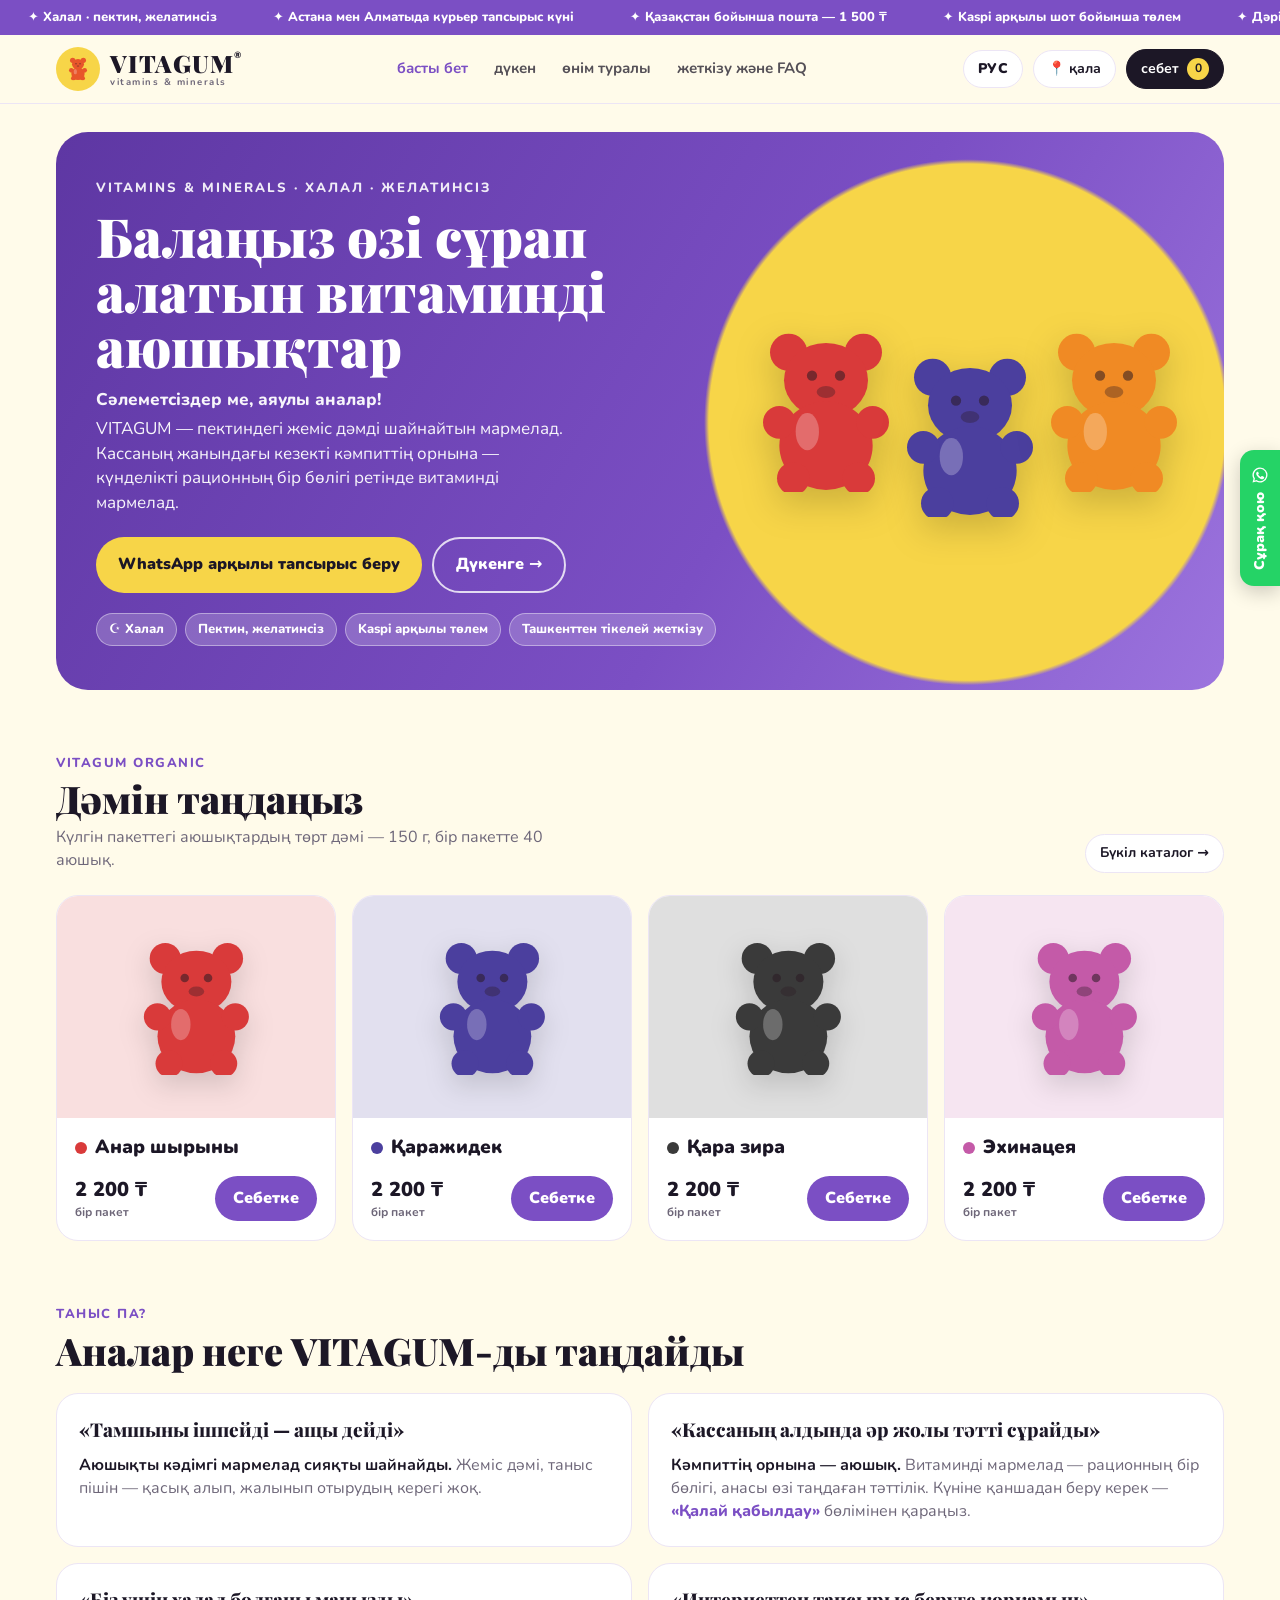
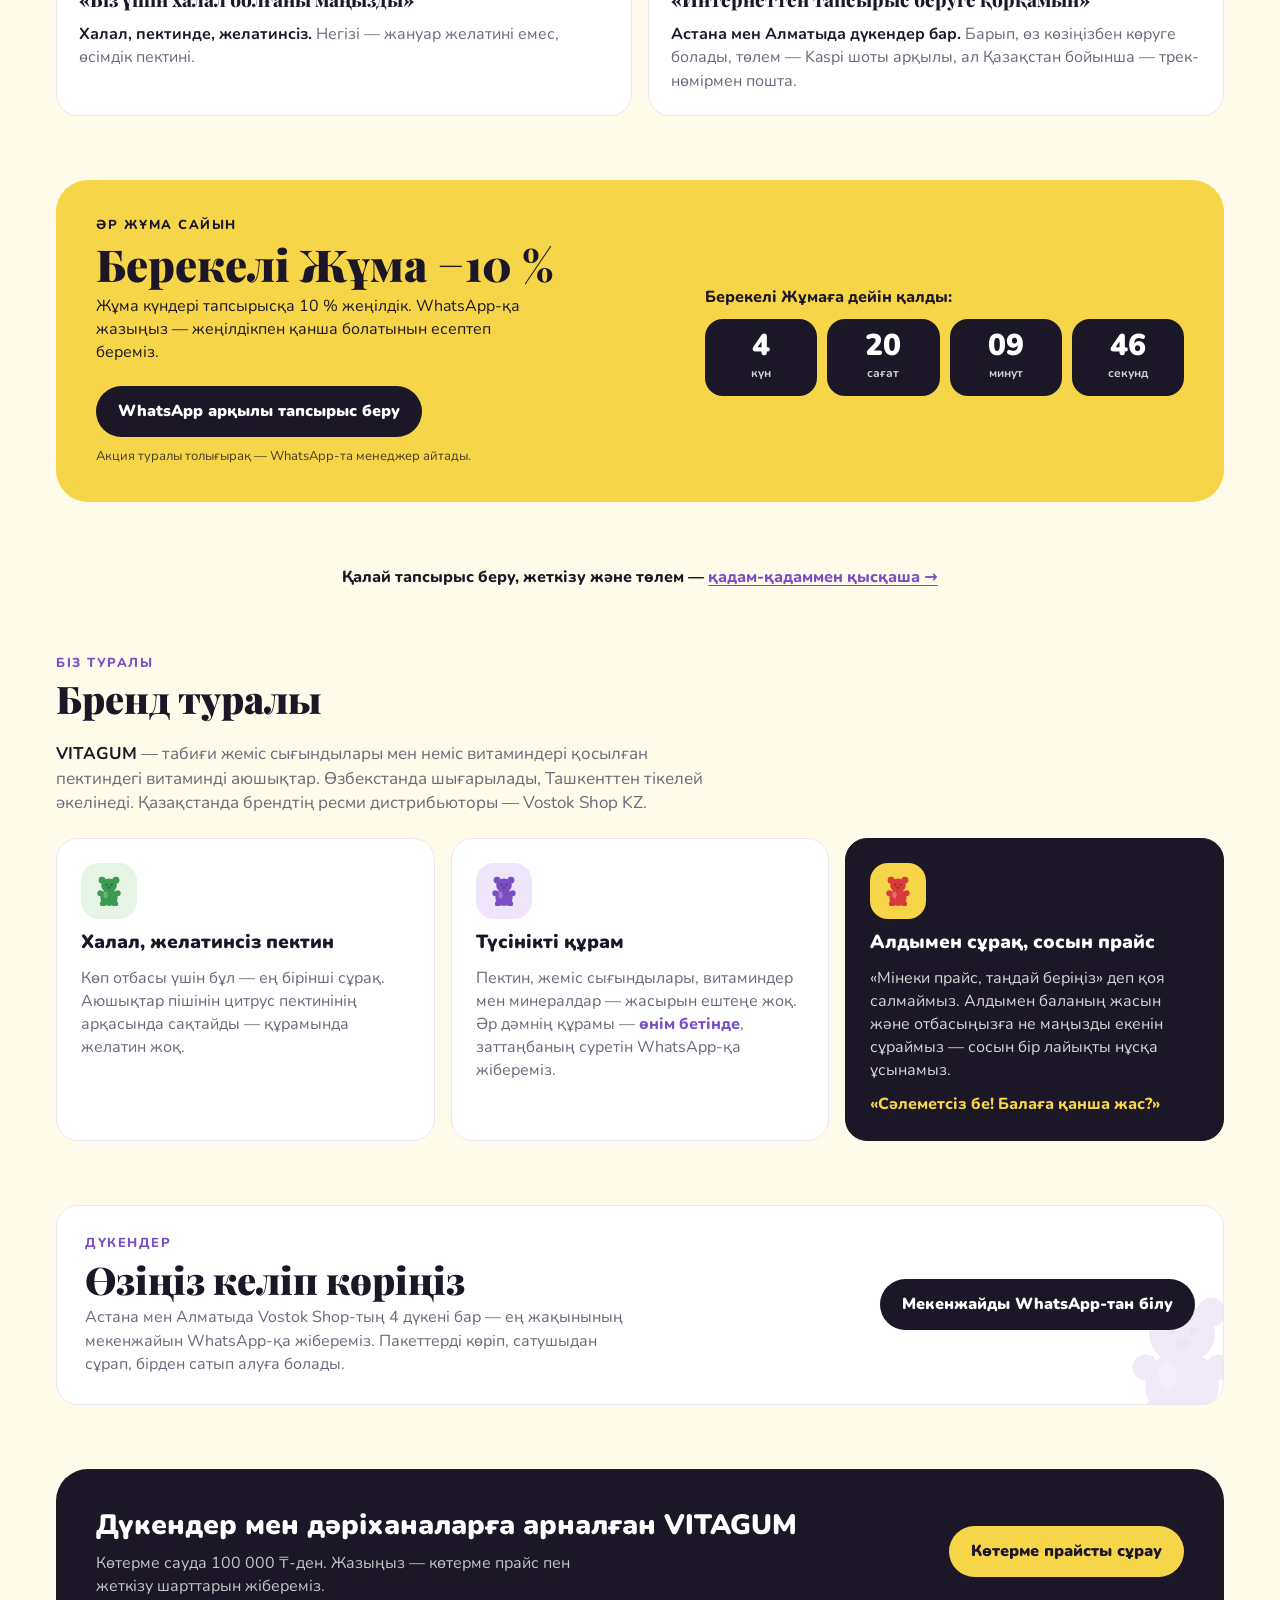
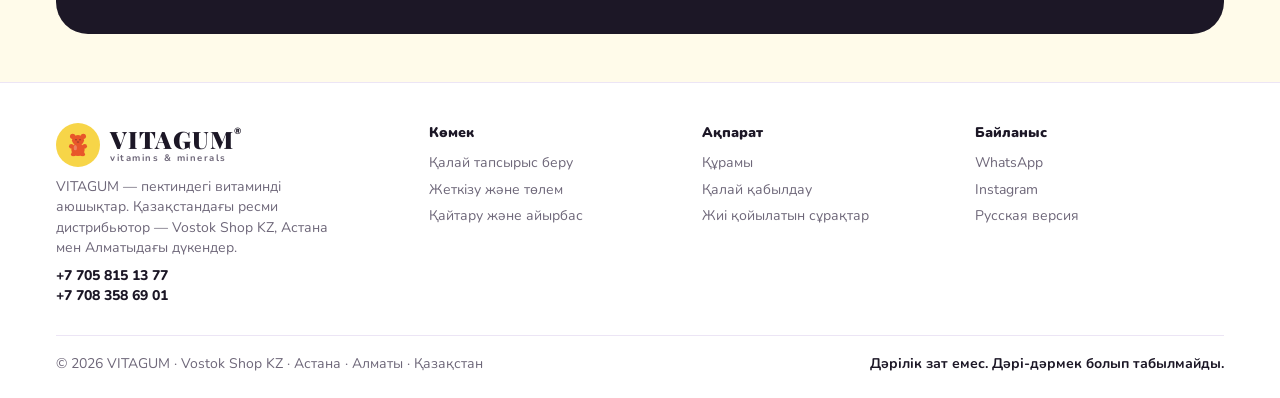
==== index.html @ e96830af "Publish VITAGUM site Co-Authored-By: Claude Opus 5.5 <noreply@anthropic.com>" ====
<!doctype html>
<html lang="ru">
<head>
<meta charset="utf-8">
<meta name="viewport" content="width=device-width, initial-scale=1">
<title>VITAGUM — витаминные мишки, халяль, без желатина</title>
<meta name="description" content="VITAGUM — витаминный халяль-мармелад на пектине, без желатина. Магазины в Астане и Алматы, доставка по всему Казахстану, оплата Kaspi, заказ в WhatsApp.">
<link rel="preconnect" href="https://fonts.googleapis.com">
<link href="https://fonts.googleapis.com/css2?family=Nunito:wght@400;600;800;900&family=Playfair+Display:wght@800;900&display=swap" rel="stylesheet">
<link rel="stylesheet" href="assets/styles.css">
<script>if('IntersectionObserver' in window&&!matchMedia('(prefers-reduced-motion: reduce)').matches)document.documentElement.classList.add('js')</script>
<style>
  .home{--sec-gap:64px;--soft:#fff;--chk:var(--green)}
  .sec{margin:var(--sec-gap) 0}
  .sec-h{display:flex;justify-content:space-between;align-items:flex-end;gap:12px;flex-wrap:wrap;margin-bottom:22px}
  .sec-h h2{font-size:clamp(26px,4vw,38px);font-weight:900;line-height:1.1}
  .sec-h p{color:var(--muted);max-width:520px;margin-top:6px}
  .kk{display:block;font-weight:800;font-size:13px;letter-spacing:1.5px;text-transform:uppercase;color:var(--brand);margin-bottom:6px}

  /* hero */
  .home .hero{background:radial-gradient(circle at 78% 52%,var(--accent) 0 27%,transparent 27.5%),linear-gradient(120deg,var(--brand-dark) 0%,var(--brand) 60%,#9c74de 100%)}
  .hero .kz{font-weight:800;opacity:.95;margin-bottom:4px}
  .cta{display:flex;flex-wrap:wrap;gap:10px;margin-top:22px}
  .btn{display:inline-flex;align-items:center;gap:8px;font-weight:900;padding:14px 22px;border-radius:99px;transition:transform .2s,background .2s}
  .btn:hover{transform:translateY(-2px)}
  .btn-y{background:var(--accent);color:var(--ink)}
  .btn-o{border:2px solid rgba(255,255,255,.8);color:#fff}
  .btn-o:hover{background:rgba(255,255,255,.12)}
  .btn-d{background:var(--ink);color:#fff}
  .home .hero-art{position:relative;min-height:240px;align-items:center}
  .home .hero-art svg{width:clamp(80px,11vw,140px)}
  .home .hero-art svg:nth-child(2){margin-top:50px}

  /* вкусы */
  .flv{display:grid;grid-template-columns:repeat(4,1fr);gap:16px}
  .fc{background:var(--card);border:1px solid var(--line);border-radius:var(--radius);overflow:hidden;display:flex;flex-direction:column}
  .fc .sw{aspect-ratio:1/.8;display:grid;place-items:center;background:color-mix(in srgb,var(--c) 16%,#fff)}
  .fc .sw svg{width:42%;filter:drop-shadow(0 10px 14px rgba(0,0,0,.15));transition:transform .3s}
  .fc:hover .sw svg{transform:rotate(-6deg) scale(1.05)}
  .fc .bd{padding:16px 18px 18px;display:flex;flex-direction:column;gap:4px;flex:1}
  .fc h3{font-size:19px;font-weight:900;display:flex;align-items:center;gap:8px}
  .fc h3 i{width:12px;height:12px;border-radius:50%;background:var(--c);flex:none}
  .fc .price{font-size:20px}
  .fc .row{gap:8px;flex-wrap:wrap}

  /* боль → решение */
  .why{display:grid;grid-template-columns:repeat(2,1fr);gap:16px}
  .pr{background:var(--card);border:1px solid var(--line);border-radius:var(--radius);padding:22px}
  .pr q{display:block;font-family:'Playfair Display',Georgia,serif;font-weight:800;font-size:19px;quotes:"«" "»";color:var(--ink)}
  .pr p{margin-top:10px;color:var(--muted)}
  .pr p b{color:var(--ink)}
  .pr .arr{display:inline-block;margin-top:12px;font-weight:900;color:var(--green)}

  /* промо */
  .promo{background:var(--accent);color:var(--ink);border-radius:32px;padding:36px 40px;display:grid;grid-template-columns:1.1fr .9fr;gap:24px;align-items:center;position:relative;overflow:hidden}
  .promo h2{font-size:clamp(28px,4.4vw,44px);font-weight:900;line-height:1.05}
  .promo p{margin-top:8px;max-width:460px}
  .promo .note{font-size:13px;margin-top:10px;opacity:.8}
  .timer{display:flex;gap:10px;flex-wrap:wrap}
  .timer div{background:var(--ink);color:#fff;border-radius:18px;min-width:72px;padding:12px 10px;text-align:center;flex:1}
  .timer b{display:block;font-size:30px;font-weight:900;font-variant-numeric:tabular-nums;line-height:1}
  .timer span{font-size:12px;font-weight:700;opacity:.8}
  .tlabel{font-weight:800;margin-bottom:10px}

  /* как заказать — одна строка */
  .order-line{margin:28px 0 0;text-align:center;font-weight:800}
  .order-line a{color:var(--brand);text-decoration:underline;text-underline-offset:3px}

  /* о бренде */
  .about{scroll-margin-top:96px}
  .about .lead{color:var(--muted);font-size:17px;max-width:680px}
  .about .lead b{color:var(--ink)}
  .vals{display:grid;grid-template-columns:repeat(3,1fr);gap:16px;margin-top:22px}
  .val{border-radius:var(--radius);padding:24px;display:flex;flex-direction:column;gap:10px;border:1px solid var(--line);background:var(--card)}
  .val .vi{width:56px;height:56px;border-radius:18px;display:grid;place-items:center}
  .val .vi svg{width:26px}
  .val h3{font-size:19px;font-weight:900}
  .val p{color:var(--muted)}
  .val.dark{background:var(--ink);color:#fff;border-color:var(--ink)}
  .val.dark p{color:rgba(255,255,255,.82)}
  .val.dark q{display:block;font-weight:800;color:var(--accent);quotes:"«" "»"}

  /* магазины */
  .store{background:var(--card);border:1px solid var(--line);border-radius:var(--radius);padding:28px;display:flex;gap:18px;align-items:center;justify-content:space-between;flex-wrap:wrap;position:relative;overflow:hidden}
  .store h2{font-size:clamp(26px,4vw,38px);font-weight:900;line-height:1.1}
  .store p{color:var(--muted);margin-top:6px;max-width:560px}
  .store .btn{position:relative;z-index:1}
  .store .ghost{position:absolute;right:-14px;bottom:-18px;width:110px;opacity:.12}

  /* мягкие появления — только если движение разрешено */
  @media (prefers-reduced-motion:no-preference){
    .js .rv{opacity:0;transform:translateY(18px);transition:opacity .6s ease,transform .6s ease}
    .js .rv.in{opacity:1;transform:none}
  }

  @media (max-width:900px){
    .flv{grid-template-columns:repeat(2,1fr)}
    .vals{grid-template-columns:1fr}
    .promo{grid-template-columns:1fr;padding:30px 24px}
    .home .hero-art{min-height:170px}
    .home .hero{background:radial-gradient(circle at 50% 84%,var(--accent) 0 21%,transparent 21.5%),linear-gradient(120deg,var(--brand-dark) 0%,var(--brand) 60%,#9c74de 100%)}
  }
  @media (max-width:640px){
    .home{--sec-gap:48px}
    .why{grid-template-columns:1fr}
    .store{padding:22px}
    .store .btn{flex:1 1 auto;justify-content:center}
    .home .hero{padding:28px 20px;border-radius:26px}
    .cta .btn{flex:1 1 auto;justify-content:center}
  }
  @media (max-width:420px){
    .flv{gap:10px}
    .fc .bd{padding:12px}
    .fc h3{font-size:16px}
    .fc .add{width:100%;padding:10px 12px}
    .timer div{min-width:0;padding:10px 6px}
    .timer b{font-size:24px}
  }
</style>
</head>
<body>
<div id="vg-header" data-active="home"></div>

<main class="wrap home">
  <!-- 1. Hero -->
  <section class="hero" aria-labelledby="heroT">
    <div>
      <small>vitamins &amp; minerals · халяль · без желатина</small>
      <h1 id="heroT">Витаминные мишки, которые ребёнок попросит сам</h1>
      <p class="kz">Сәлеметсіз бе, мамочки!</p>
      <p>VITAGUM — жевательный мармелад на пектине с фруктовым вкусом. Витаминный мармелад как часть рациона — вместо очередной конфеты у кассы.</p>
      <div class="cta">
        <a class="btn btn-y wa-dyn" href="#" target="_blank" rel="noopener" data-text="Сәлеметсіз бе! Хочу заказать VITAGUM.">Заказать в WhatsApp</a>
        <a class="btn btn-o" href="shop.html">В магазин →</a>
      </div>
      <div class="badges">
        <span>☪ Халяль</span><span>Пектин, без желатина</span><span>Оплата Kaspi</span><span>Прямая поставка из Ташкента</span>
      </div>
    </div>
    <div class="hero-art" aria-hidden="true">
      <svg viewBox="0 0 60 70"><use href="#bear" fill="#d93a3a"/></svg>
      <svg viewBox="0 0 60 70"><use href="#bear" fill="#4b3f9e"/></svg>
      <svg viewBox="0 0 60 70"><use href="#bear" fill="#f08a24"/></svg>
    </div>
  </section>

  <!-- 2. Вкусы -->
  <section class="sec rv" aria-labelledby="flT">
    <div class="sec-h">
      <div><span class="kk">VITAGUM Organic</span><h2 id="flT" class="serif">Выберите вкус</h2>
        <p>Четыре вкуса мишек в фиолетовых пачках — <span id="orgPack">150 г, 40 мишек в пачке</span>.</p></div>
      <a class="pill" href="shop.html">Весь каталог →</a>
    </div>
    <div class="flv" id="flv"></div>
  </section>

  <!-- 3. Почему мамы -->
  <section class="sec rv" aria-labelledby="whyT">
    <div class="sec-h"><div><span class="kk">Знакомо?</span><h2 id="whyT" class="serif">Почему мамы выбирают VITAGUM</h2></div></div>
    <div class="why">
      <article class="pr"><q>Капли не пьёт — говорит, горько</q>
        <p><b>Мишки жуют как обычный мармелад.</b> Фруктовый вкус, привычная форма — не нужно уговаривать ложкой.</p></article>
      <article class="pr"><q>У кассы каждый раз просит сладкое</q>
        <p><b>Мишка вместо конфеты.</b> Витаминный мармелад как часть рациона — сладкое, которое мама выбирает сама. Сколько в день — смотрите в разделе <a href="product.html#how" style="color:var(--brand);font-weight:800">«Как принимать»</a>.</p></article>
      <article class="pr"><q>Для нас важно, чтобы было халяль</q>
        <p><b>Халяль, на пектине, без желатина.</b> Основа — растительный пектин, а не желатин животного происхождения.</p></article>
      <article class="pr"><q>Боюсь заказывать в интернете</q>
        <p><b>Магазины в Астане и Алматы.</b> Можно прийти и посмотреть вживую, оплата Kaspi по счёту, а по Казахстану — почта с трек-номером.</p></article>
    </div>
  </section>

  <!-- 4. Промо -->
  <section class="sec promo rv" aria-labelledby="prT">
    <div>
      <span class="kk" style="color:var(--ink)">Каждую пятницу</span>
      <h2 id="prT" class="serif">Берекелі Жұма −10 %</h2>
      <p>По пятницам — скидка 10 % на заказ. Напишите в WhatsApp, и мы посчитаем сумму со скидкой.</p>
      <div class="cta"><a class="btn btn-d wa-dyn" href="#" target="_blank" rel="noopener" data-text="Сәлеметсіз бе! Хочу заказать VITAGUM со скидкой «Берекелі Жұма» −10 %.">Заказать в WhatsApp</a></div>
      <p class="note">Подробности акции — у менеджера в WhatsApp.</p>
    </div>
    <div>
      <div class="tlabel" id="tLabel">До Берекелі Жұма осталось:</div>
      <div class="timer" role="timer" aria-labelledby="tLabel">
        <div><b id="tD">0</b><span id="tDw">дней</span></div>
        <div><b id="tH">00</b><span>часов</span></div>
        <div><b id="tM">00</b><span>минут</span></div>
        <div><b id="tS">00</b><span>секунд</span></div>
      </div>
    </div>
  </section>

  <p class="order-line rv">Как заказать, доставка и оплата — <a href="info.html#order">коротко по шагам →</a></p>

  <!-- 5. О бренде -->
  <section class="sec about rv" id="about" aria-labelledby="abT">
    <div class="sec-h"><div><span class="kk">Біз туралы</span><h2 id="abT" class="serif">О бренде</h2></div></div>
    <p class="lead"><b>VITAGUM</b> — витаминные мишки на пектине с натуральными экстрактами фруктов и немецкими витаминами. Производство — в Узбекистане, поставка напрямую из Ташкента. В Казахстане бренд представляет официальный дистрибьютор Vostok Shop KZ.</p>
    <div class="vals">
      <div class="val">
        <span class="vi" style="background:#e6f4e6" data-bear="#3a9a4f" aria-hidden="true"></span>
        <h3>Халяль, пектин без желатина</h3>
        <p>Для многих семей это первый вопрос. Мишки держат форму на цитрусовом пектине — желатина в составе нет.</p>
      </div>
      <div class="val">
        <span class="vi" style="background:#efe6fb" data-bear="#7b4fc4" aria-hidden="true"></span>
        <h3>Понятный состав</h3>
        <p>Пектин, экстракты фруктов, витамины и минералы — без загадок. Состав каждого вкуса — <a href="product.html#composition" style="color:var(--brand);font-weight:800">на странице товара</a>, фото этикетки пришлём в WhatsApp.</p>
      </div>
      <div class="val dark">
        <span class="vi" style="background:var(--accent)" data-bear="#d93a3a" aria-hidden="true"></span>
        <h3>Сначала вопрос, потом прайс</h3>
        <p>Не отправляем «вот прайс, выбирайте». Сначала спросим возраст ребёнка и что важно семье — и подскажем один подходящий вариант.</p>
        <q>Сәлеметсіз бе! Балаға қанша жас?</q>
      </div>
    </div>
  </section>

  <!-- 6. Магазины -->
  <section class="sec store rv" aria-labelledby="stT">
    <div><span class="kk">Офлайн</span><h2 id="stT" class="serif">Приходите вживую</h2>
      <p>4 магазина Vostok Shop в Астане и Алматы — адрес ближайшего пришлём в WhatsApp. Можно посмотреть пачки, спросить продавца и купить сразу.</p></div>
    <a class="btn btn-d wa-dyn" href="#" target="_blank" rel="noopener" data-text="Сәлеметсіз бе! Подскажите адрес ближайшего магазина с VITAGUM.">Узнать адрес в WhatsApp</a>
    <svg class="ghost" viewBox="0 0 60 70" aria-hidden="true"><use href="#bear" fill="#7b4fc4"/></svg>
  </section>

  <!-- 7. Опт -->
  <section class="b2b rv" aria-labelledby="b2bT">
    <div><h3 id="b2bT">VITAGUM для магазинов и аптек</h3><p>Опт от 100 000 ₸. Напишите — пришлём оптовый прайс и условия поставки.</p></div>
    <a href="#" class="wa-dyn" target="_blank" rel="noopener" data-text="Сәлеметсіз бе! Интересует опт VITAGUM, пришлите прайс.">Запросить оптовый прайс</a>
  </section>
</main>

<div id="vg-footer"></div>
<script src="assets/data.js"></script>
<script src="assets/app.js"></script>
<script>
(function(){
  const $ = s=>document.querySelector(s);
  const org = VG.prodOf('org');

  // 2. карточки вкусов
  if(org.weight) $('#orgPack').textContent = `${org.weight}${org.pcs?`, ${org.pcs} мишек в пачке`:''}`;
  $('#flv').innerHTML = org.flavors.map(([,c],i)=>{ const n=VG.flavName(org,i); return `
    <article class="fc" style="--c:${c}">
      <a class="sw" href="product.html?id=org&amp;f=${i}" aria-label="${org.name} — ${n}">${VG.bear(c)}</a>
      <div class="bd">
        <h3><i aria-hidden="true"></i>${n}</h3>
        <div class="row">
          <div class="price">${org.price!=null?VG.fmt(org.price):VG.t('priceAsk')}<small>${VG.tp(org,'priceNote')||''}</small></div>
          <button class="add" data-fi="${i}" aria-label="В корзину: ${n}">В корзину</button>
        </div>
      </div>
    </article>`}).join('');
  document.querySelectorAll('[data-bear]').forEach(el=>{ el.innerHTML = VG.bear(el.dataset.bear); });
  $('#flv').addEventListener('click',e=>{
    const b=e.target.closest('[data-fi]'); if(!b) return;
    VG.add('org', +b.dataset.fi);
    b.textContent='✓ Добавлено'; setTimeout(()=>b.textContent='В корзину',900);
  });

  // 4. таймер до ближайшей пятницы 00:00 по Asia/Almaty (UTC+5)
  const OFF=5*3600e3, DAY=864e5;
  function tick(){
    const now=Date.now(), loc=new Date(now+OFF);            // «местное» время Алматы в UTC-полях
    const dow=loc.getUTCDay(), midnight=Date.UTC(loc.getUTCFullYear(),loc.getUTCMonth(),loc.getUTCDate());
    const isFri=dow===5;
    const target=(isFri? midnight+DAY : midnight+((5-dow+7)%7)*DAY) - OFF; // пятница: считаем до конца дня
    let s=Math.max(0,Math.floor((target-now)/1000));
    $('#tLabel').textContent = isFri ? 'Сегодня Берекелі Жұма! До конца акции:' : 'До Берекелі Жұма осталось:';
    const p=n=>String(n).padStart(2,'0');
    const d=Math.floor(s/86400); s%=86400;
    $('#tD').textContent=d; $('#tDw').textContent=d%10===1&&d%100!==11?'день':[2,3,4].includes(d%10)&&![12,13,14].includes(d%100)?'дня':'дней';
    $('#tH').textContent=p(Math.floor(s/3600)); s%=3600;
    $('#tM').textContent=p(Math.floor(s/60));
    $('#tS').textContent=p(s%60);
  }
  tick(); setInterval(tick,1000);

  // мягкие появления при скролле
  if(document.documentElement.classList.contains('js')){
    const io=new IntersectionObserver(es=>es.forEach(en=>{if(en.isIntersecting){en.target.classList.add('in');io.unobserve(en.target)}}),{threshold:.12,rootMargin:'0px 0px -40px 0px'});
    document.querySelectorAll('.rv').forEach(el=>io.observe(el));
  }
})();
</script>
<!-- TODO:
- Условия «Берекелі Жұма» (на какие товары, суммируется ли с другими скидками) — уточнить у заказчика.
- Адреса и часы работы 4 магазинов Vostok Shop (Астана, Алматы) — после подтверждения можно вывести на главной.
- Реальные отзывы (хайлайт «ОТЗЫВ VITAGUM» в Instagram) — вернуть блок отзывов, когда будут разрешения на публикацию.
- Цена 2 200 ₸ за Organic — со слов блогера, сверить.
- Возраст: бриф «от 2 лет» vs liki.uz «старше 7 лет» — сверить с этикеткой для РК.
- Документ о халяль-статусе (номер, орган) — уточнить.
-->
</body>
</html>
---- assets/styles.css ----
/* ===== Бренд: поменяйте цвета здесь под фирменный стиль VitaGum ===== */
:root{
  /* по Instagram @vitagum.kz: жёлтый круг логотипа, фиолетовые пачки Organic, чёрный шрифт с засечками */
  --brand:#7b4fc4;      /* фиолетовый (упаковка Organic) */
  --brand-dark:#5e37a3;
  --accent:#f7d548;     /* жёлтый (фон логотипа) */
  --green:#3a9a4f;      /* халяль / органик */
  --cream:#fffbea;
  --ink:#1c1726;
  --muted:#6e6779;
  --line:#ece5f5;
  --card:#ffffff;
  --radius:22px;
}
*{box-sizing:border-box;margin:0;padding:0}
body{font-family:'Nunito',system-ui,sans-serif;background:var(--cream);color:var(--ink);line-height:1.45}
a{color:inherit;text-decoration:none}
button{font:inherit;cursor:pointer;border:0;background:none;color:inherit}
.wrap{max-width:1200px;margin:0 auto;padding:0 16px}

/* бегущая строка */
.marquee{background:var(--brand);color:#fff;font-weight:800;font-size:13px;overflow:hidden;white-space:nowrap}
.marquee div{display:inline-block;padding:8px 0;animation:mq 30s linear infinite}
.marquee span{margin:0 28px}
@keyframes mq{from{transform:translateX(0)}to{transform:translateX(-50%)}}

/* шапка */
header{position:sticky;top:0;z-index:20;background:color-mix(in srgb,var(--cream) 92%,transparent);backdrop-filter:blur(10px);border-bottom:1px solid var(--line)}
.hdr{display:flex;align-items:center;justify-content:space-between;height:68px;gap:16px}
.logo{display:flex;align-items:center;gap:10px}
.logo .mark{width:44px;height:44px;border-radius:50%;background:var(--accent);display:grid;place-items:center;flex:none}
.logo .mark svg{width:20px}
.logo .wm{display:flex;flex-direction:column;line-height:1}
.logo .wm b{font-family:'Playfair Display',Georgia,serif;font-weight:900;font-size:24px;letter-spacing:1px;color:var(--ink)}
.logo .wm b sup{font-size:9px;font-family:Nunito,sans-serif;vertical-align:top}
.logo .wm small{font-size:9.5px;letter-spacing:1.5px;color:var(--muted);font-weight:700;margin-top:2px}
.serif{font-family:'Playfair Display',Georgia,serif}
.flav{display:flex;flex-wrap:wrap;gap:6px;margin:6px 0}
.flav button{font-size:12px;font-weight:800;border:1.5px solid var(--line);border-radius:99px;padding:5px 10px;display:flex;align-items:center;gap:5px}
.flav button i{width:10px;height:10px;border-radius:50%}
.flav button.on{border-color:var(--ink);background:var(--ink);color:#fff}
nav.main{display:flex;gap:26px;font-weight:700;font-size:15px}
nav.main a{opacity:.75} nav.main a.on,nav.main a:hover{opacity:1;color:var(--brand)}
.hdr-r{display:flex;align-items:center;gap:10px}
.pill{border:1.5px solid var(--line);border-radius:99px;padding:8px 14px;font-weight:700;font-size:14px;background:#fff}
.cart-btn{background:var(--ink);color:#fff;border-color:var(--ink);display:flex;gap:8px;align-items:center}
.cart-btn em{font-style:normal;background:var(--accent);color:var(--ink);border-radius:99px;min-width:22px;height:22px;display:grid;place-items:center;font-size:12px}
.burger{display:none}

/* hero */
.hero h1{font-family:'Playfair Display',Georgia,serif}
.hero{margin:28px 0 8px;border-radius:32px;background:radial-gradient(circle at 85% 50%,var(--accent) 0 30%,transparent 31%),linear-gradient(120deg,var(--brand-dark) 0%,var(--brand) 60%,#9c74de 100%);color:#fff;padding:44px 40px;display:grid;grid-template-columns:1.2fr .8fr;gap:20px;align-items:center;overflow:hidden;position:relative}
.hero small{font-weight:800;letter-spacing:2px;text-transform:uppercase;opacity:.9}
.hero h1{font-size:clamp(32px,5vw,54px);line-height:1.02;font-weight:900;margin:10px 0 14px}
.hero p{font-size:17px;max-width:480px;opacity:.95}
.badges{display:flex;flex-wrap:wrap;gap:8px;margin-top:20px}
.badges span{background:rgba(255,255,255,.2);border:1px solid rgba(255,255,255,.4);padding:6px 12px;border-radius:99px;font-weight:800;font-size:13px}
.hero-art{display:flex;justify-content:center;gap:4px}
.hero-art svg{width:110px;height:auto;filter:drop-shadow(0 12px 18px rgba(0,0,0,.18));animation:bob 3s ease-in-out infinite}
.hero-art svg:nth-child(2){animation-delay:.4s;margin-top:30px}
.hero-art svg:nth-child(3){animation-delay:.8s}
@keyframes bob{50%{transform:translateY(-10px) rotate(-3deg)}}

/* хлебные крошки + сортировка */
.bar{display:flex;justify-content:space-between;align-items:center;gap:12px;margin:30px 0 18px;flex-wrap:wrap}
.crumbs{color:var(--muted);font-weight:700;font-size:14px}
.crumbs a:hover{color:var(--brand)}
.bar h2{font-size:30px;font-weight:900;margin-top:4px}
.tools{display:flex;gap:10px;flex-wrap:wrap}
.chips{display:flex;gap:6px;flex-wrap:wrap}
.chip{border:1.5px solid var(--line);background:#fff;border-radius:99px;padding:8px 14px;font-weight:800;font-size:13px}
.chip.on{background:var(--ink);color:#fff;border-color:var(--ink)}
select{font:inherit;font-weight:700;border:1.5px solid var(--line);border-radius:99px;padding:8px 14px;background:#fff}

/* карточки */
.grid{display:grid;grid-template-columns:repeat(3,1fr);gap:20px}
.card{background:var(--card);border-radius:var(--radius);overflow:hidden;border:1px solid var(--line);display:flex;flex-direction:column;transition:transform .2s,box-shadow .2s}
.card:hover{transform:translateY(-4px);box-shadow:0 18px 40px -20px rgba(123,79,196,.4)}
.ph{aspect-ratio:1/.85;display:grid;place-items:center;position:relative}
.ph svg{width:46%}
.tag{position:absolute;top:14px;left:14px;background:#fff;color:var(--brand);font-weight:900;font-size:12px;padding:5px 10px;border-radius:99px}
.tag.g{color:var(--green)}
.body{padding:18px 20px 20px;display:flex;flex-direction:column;gap:6px;flex:1}
.body h3{font-size:20px;font-weight:900}
.desc{color:var(--muted);font-size:14px}
.dots{display:flex;gap:6px;margin:6px 0}
.dots i{width:16px;height:16px;border-radius:50%;border:2px solid #fff;box-shadow:0 0 0 1px var(--line)}
.row{display:flex;justify-content:space-between;align-items:center;margin-top:auto;padding-top:10px}
.price{font-size:22px;font-weight:900}
.price small{font-size:12px;color:var(--muted);font-weight:700;display:block}
.add{background:var(--brand);color:#fff;font-weight:900;padding:11px 18px;border-radius:99px;transition:background .2s}
.add:hover{background:var(--brand-dark)}
.add.ask{background:var(--green)}

/* преимущества */
.feats{display:grid;grid-template-columns:repeat(4,1fr);gap:14px;margin:48px 0}
.feat{background:#fff;border:1px solid var(--line);border-radius:var(--radius);padding:20px}
.feat b{display:block;font-size:17px;font-weight:900;margin:8px 0 4px}
.feat span{color:var(--muted);font-size:14px}
.feat .ic{font-size:26px}

/* опт */
.b2b{background:var(--ink);color:#fff;border-radius:32px;padding:36px 40px;display:flex;justify-content:space-between;align-items:center;gap:20px;flex-wrap:wrap;margin-bottom:48px}
.b2b h3{font-size:28px;font-weight:900}
.b2b p{opacity:.75;max-width:520px;margin-top:6px}
.b2b a{background:var(--accent);color:var(--ink);font-weight:900;padding:14px 22px;border-radius:99px}

/* футер */
footer{background:#fff;border-top:1px solid var(--line);padding:40px 0 24px;font-size:14px}
.fgrid{display:grid;grid-template-columns:1.4fr 1fr 1fr 1fr;gap:24px}
footer h4{font-weight:900;margin-bottom:10px}
footer li{list-style:none;margin:6px 0;color:var(--muted)}
footer li a:hover{color:var(--brand)}
.legal{margin-top:28px;padding-top:18px;border-top:1px solid var(--line);color:var(--muted);display:flex;justify-content:space-between;flex-wrap:wrap;gap:8px}
.legal b{color:var(--ink)}

/* модалка города и корзина */
.ov{position:fixed;inset:0;background:rgba(43,26,36,.45);z-index:40;display:none}
.ov.show{display:block}
.modal{position:fixed;left:50%;top:50%;transform:translate(-50%,-50%);background:#fff;border-radius:28px;padding:30px;width:min(420px,92vw);z-index:50;display:none;text-align:center}
.modal.show{display:block}
.modal h3{font-size:24px;font-weight:900;margin-bottom:6px}
.modal p{color:var(--muted);margin-bottom:18px}
.modal button{display:block;width:100%;margin:8px 0;padding:14px;border-radius:16px;border:1.5px solid var(--line);font-weight:800}
.modal button:hover{border-color:var(--brand);color:var(--brand)}
.drawer{position:fixed;top:0;right:0;height:100%;width:min(420px,100vw);background:#fff;z-index:50;transform:translateX(100%);transition:transform .3s;display:flex;flex-direction:column}
.drawer.show{transform:none}
.dh{display:flex;justify-content:space-between;align-items:center;padding:20px;border-bottom:1px solid var(--line)}
.dh h3{font-size:22px;font-weight:900}
.items{flex:1;overflow:auto;padding:10px 20px}
.it{display:flex;gap:12px;align-items:center;padding:12px 0;border-bottom:1px solid var(--line)}
.it .sw{width:52px;height:52px;border-radius:14px;display:grid;place-items:center;flex:none}
.it .sw svg{width:30px}
.it div{flex:1}
.it b{display:block}
.qty{display:flex;align-items:center;gap:8px;font-weight:800}
.qty button{width:28px;height:28px;border-radius:50%;border:1.5px solid var(--line)}
.empty{text-align:center;color:var(--muted);padding:60px 0}
.df{padding:20px;border-top:1px solid var(--line)}
.df .sum{display:flex;justify-content:space-between;font-weight:900;font-size:20px;margin-bottom:4px}
.df .note{color:var(--muted);font-size:13px;margin-bottom:14px}
.wa{display:block;text-align:center;background:#25d366;color:#fff;font-weight:900;padding:15px;border-radius:16px}
.wa[aria-disabled=true]{opacity:.4;pointer-events:none}

@media (max-width:900px){
  .grid{grid-template-columns:repeat(2,1fr)}
  .feats{grid-template-columns:repeat(2,1fr)}
  .fgrid{grid-template-columns:1fr 1fr}
  .hero{grid-template-columns:1fr;padding:32px 24px}
  .hero-art svg{width:80px}
  nav.main{display:none}
}
@media (max-width:560px){
  .grid{grid-template-columns:1fr}
  .city-btn{display:none}
  .b2b{padding:28px 22px}
}

/* мобильное меню */
@media (max-width:900px){
  .burger{display:block;padding:8px 12px}
  nav.main.open{display:flex;flex-direction:column;gap:0;position:absolute;top:68px;left:0;right:0;background:var(--cream);border-bottom:1px solid var(--line);padding:8px 16px 14px;z-index:30}
  nav.main.open a{padding:12px 0;border-bottom:1px solid var(--line);opacity:1}
}
@media (max-width:560px){ .logo .wm small{display:none} .logo .wm b{font-size:20px} }
:focus-visible{outline:3px solid var(--brand);outline-offset:2px;border-radius:8px}
@media (prefers-reduced-motion:reduce){*{animation:none!important;transition:none!important}}

.todo{display:inline-block;background:#fff3c4;color:#7a5b00;border:1px dashed #e0b400;border-radius:6px;padding:0 6px;font-size:.85em;font-weight:700}

/* ===== v2: доработки по ресёрчу CapRoyal ===== */
body{text-size-adjust:100%;-webkit-text-size-adjust:100%}
button,a{touch-action:manipulation}
body.locked{position:fixed;left:0;right:0;overflow:hidden}
header{transition:transform .25s} header.hide{transform:translateY(-100%)}
/* плавные окна */
.ov{display:block;opacity:0;visibility:hidden;transition:opacity .3s,visibility .3s}
.ov.show{opacity:1;visibility:visible}
.modal{display:block;opacity:0;visibility:hidden;transform:translate(-50%,-46%);transition:opacity .35s,transform .35s,visibility .35s}
.modal.show{opacity:1;visibility:visible;transform:translate(-50%,-50%)}
.modal button{min-height:50px}
.modal button small{display:block;font-weight:600;font-size:12px;color:var(--muted);margin-top:2px}
.modal button:first-of-type{background:var(--brand);color:#fff;border-color:var(--brand)}
.modal button:first-of-type small{color:rgba(255,255,255,.8)}
.drawer{transition:transform .4s cubic-bezier(.2,.7,.2,1);overscroll-behavior:contain}
.items{overscroll-behavior:contain}
.df{padding-bottom:calc(20px + env(safe-area-inset-bottom))}
.wa{display:flex!important;align-items:center;justify-content:center;gap:8px}
.trustline{font-size:12px;color:var(--muted);margin-top:10px;text-align:center}
.rm{width:32px;height:32px;border-radius:50%;color:var(--muted);font-size:20px}
.rm:hover{color:var(--brand);background:var(--line)}
.qty button{width:36px;height:36px}
/* тост */
.toast{position:fixed;left:50%;bottom:calc(24px + env(safe-area-inset-bottom));transform:translate(-50%,30px);background:var(--ink);color:#fff;padding:12px 18px;border-radius:99px;font-weight:800;opacity:0;visibility:hidden;transition:.3s;z-index:90;display:flex;gap:12px;align-items:center;max-width:calc(100vw - 32px);font-size:14px}
.toast.on{opacity:1;visibility:visible;transform:translate(-50%,0)}
.toast button{color:var(--accent);font-weight:900;white-space:nowrap}
.cart-btn em.bump{animation:bump .4s}
@keyframes bump{40%{transform:scale(1.35)}}
/* плавающая кнопка */
.ask-fab{position:fixed;right:16px;bottom:calc(16px + env(safe-area-inset-bottom));z-index:30;background:#25d366;color:#fff;font-weight:900;border-radius:99px;padding:12px 16px;display:flex;gap:8px;align-items:center;box-shadow:0 6px 20px rgba(0,0,0,.2);font-size:14px}
@media (min-width:901px){.ask-fab{top:50%;bottom:auto;right:0;border-radius:14px 0 0 14px;padding:16px 10px;flex-direction:column}.ask-fab span{writing-mode:vertical-rl;transform:rotate(180deg)}}
body.locked .ask-fab{display:none}
@media (max-width:900px){.toast{bottom:calc(84px + env(safe-area-inset-bottom))}}
/* город на мобильном виден */
@media (max-width:560px){
  .city-btn{display:flex!important;padding:8px 10px}
  .city-btn #cityName{max-width:64px;overflow:hidden;text-overflow:ellipsis;white-space:nowrap}
  .marquee{font-size:12px} .hdr{height:56px}
  nav.main.open{top:56px}
  .hdr-r{gap:6px} .cart-btn{padding:8px 10px}
}

.cart-ic{display:none}
@media (max-width:560px){
  .hdr{gap:8px}
  .cart-txt{display:none} .cart-ic{display:inline}
  .logo .mark{width:36px;height:36px} .logo .mark svg{width:16px}
  .logo .wm b{font-size:17px;letter-spacing:.5px}
  .burger{padding:6px 10px}
  .city-btn #cityName{max-width:52px}
  .hdr-r .pill{padding:7px 9px;font-size:13px}
}
@media (max-width:360px){ .logo .wm{display:none} }

/* переключатель языка */
.lang-btn{font-weight:900;letter-spacing:.5px}
@media (max-width:560px){ .lang-btn{padding:7px 8px!important;font-size:12px!important} .city-btn #cityName{max-width:44px} }
@media (max-width:400px){ .logo .wm{display:none} }
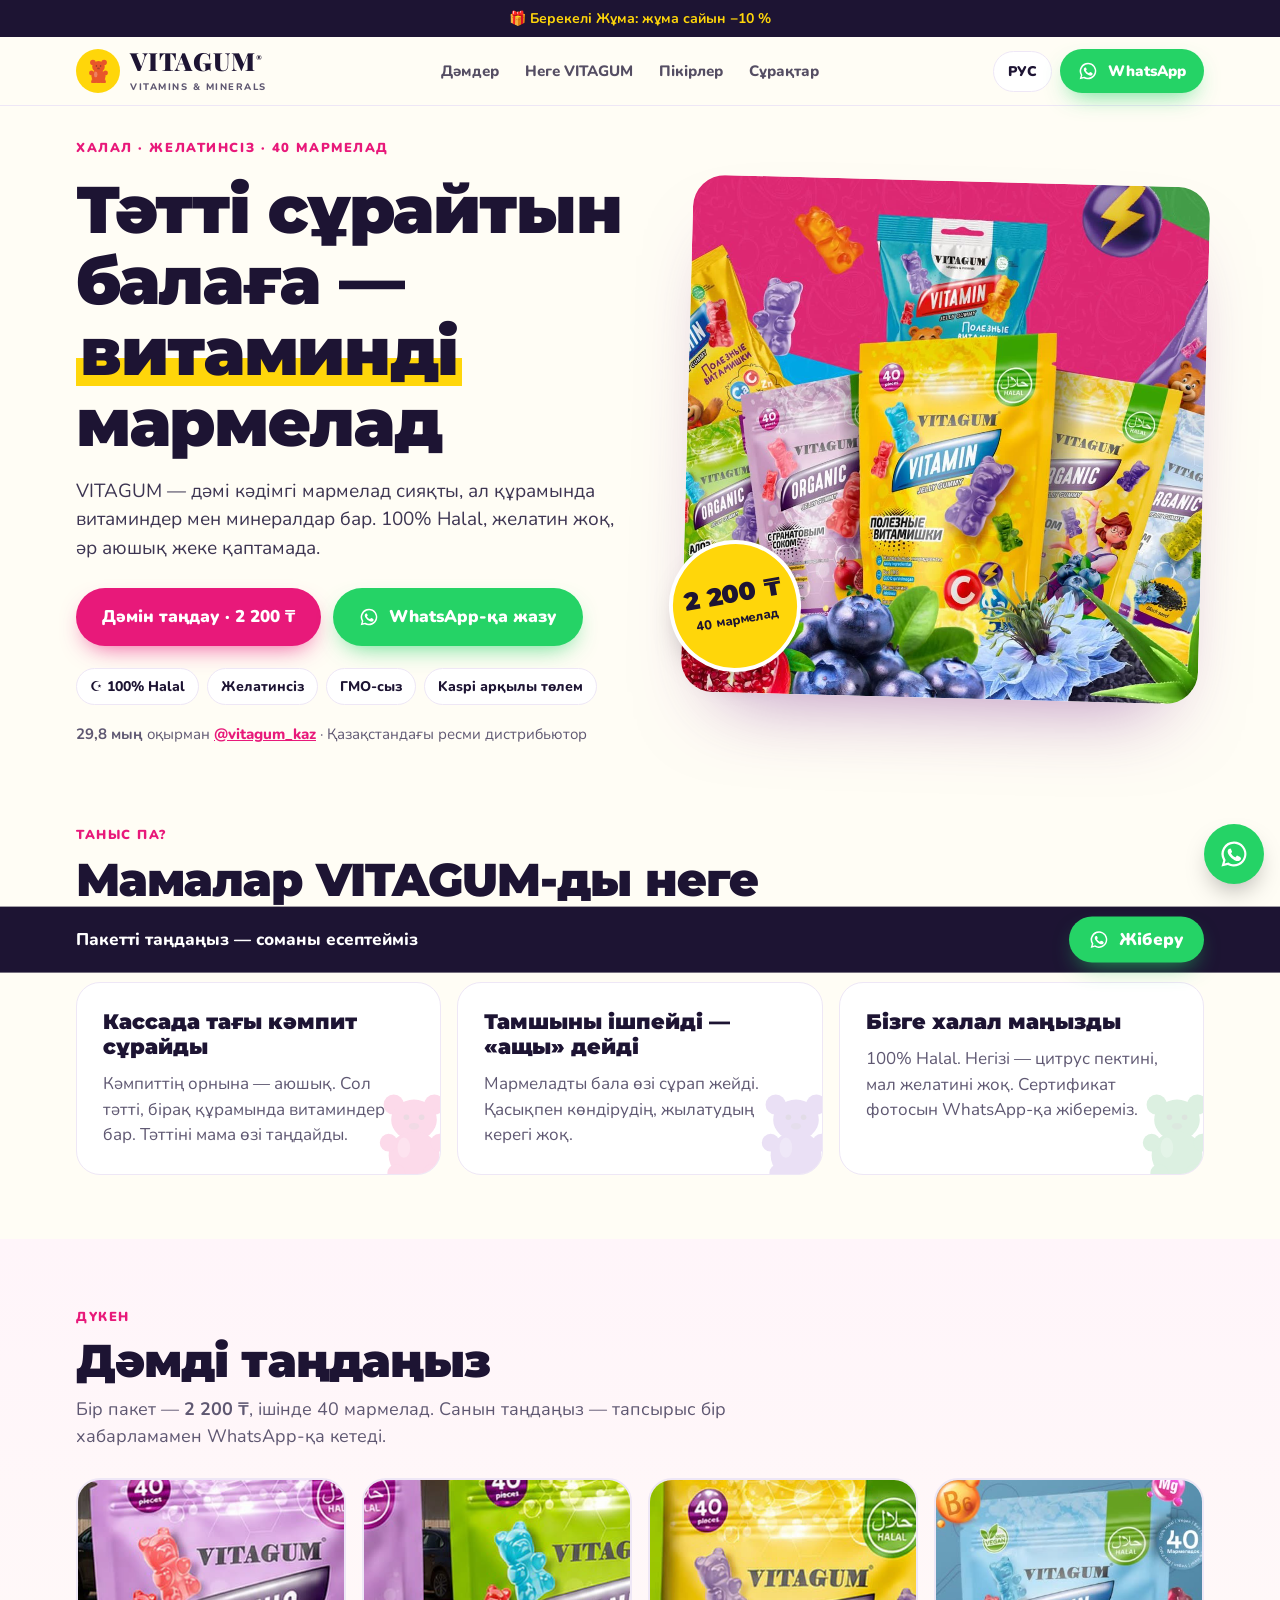
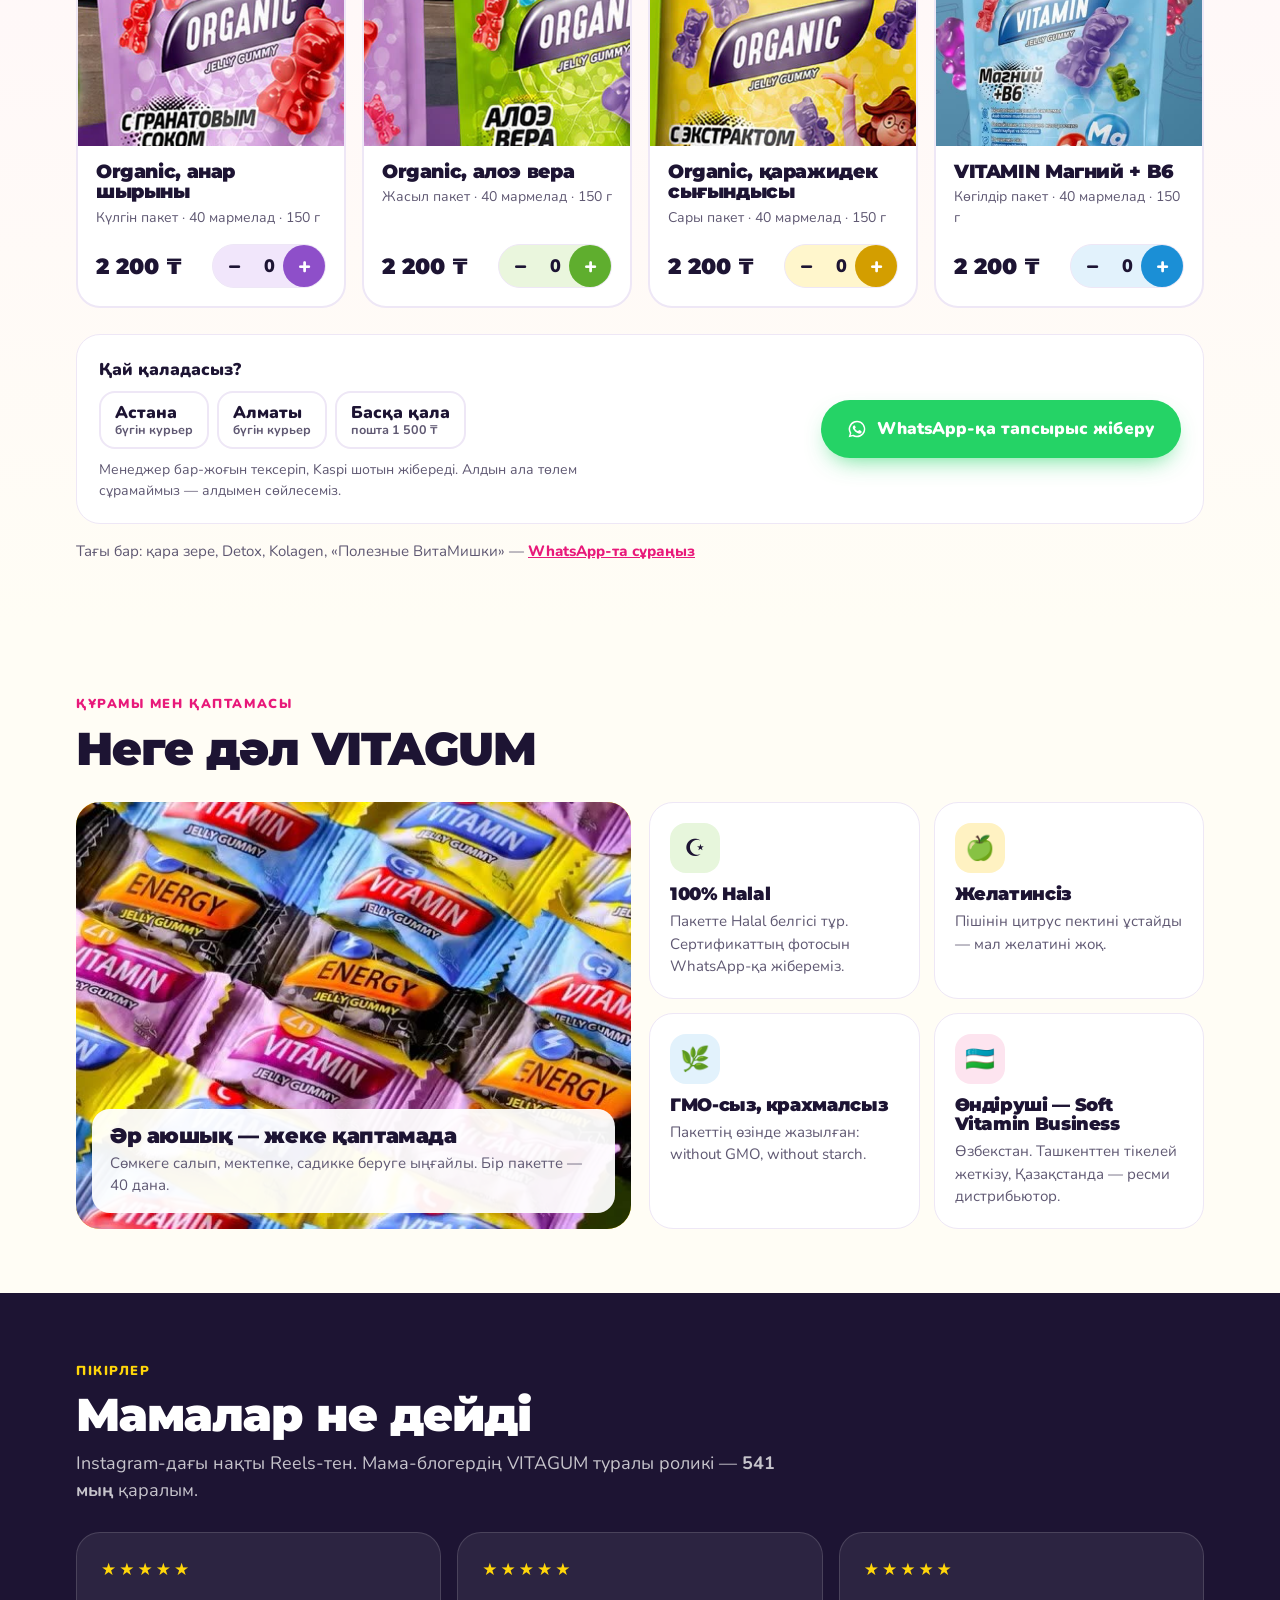
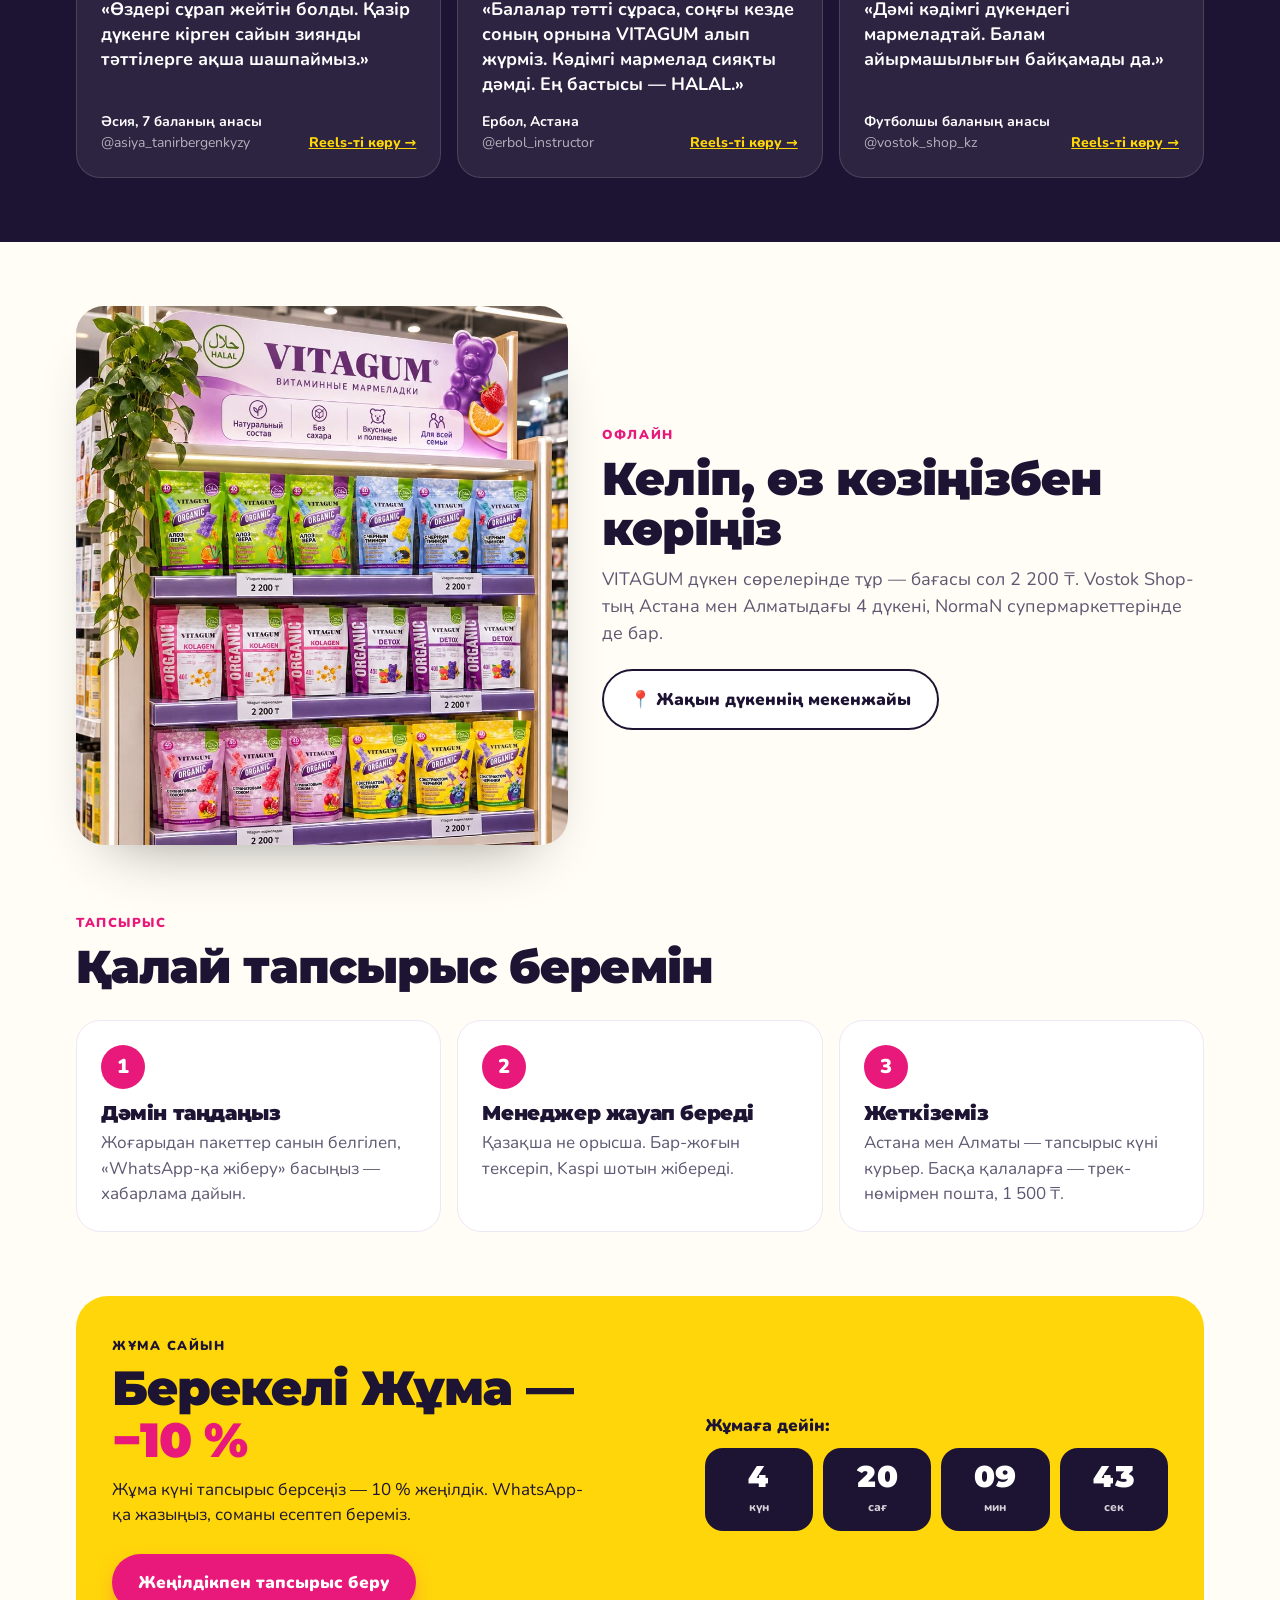
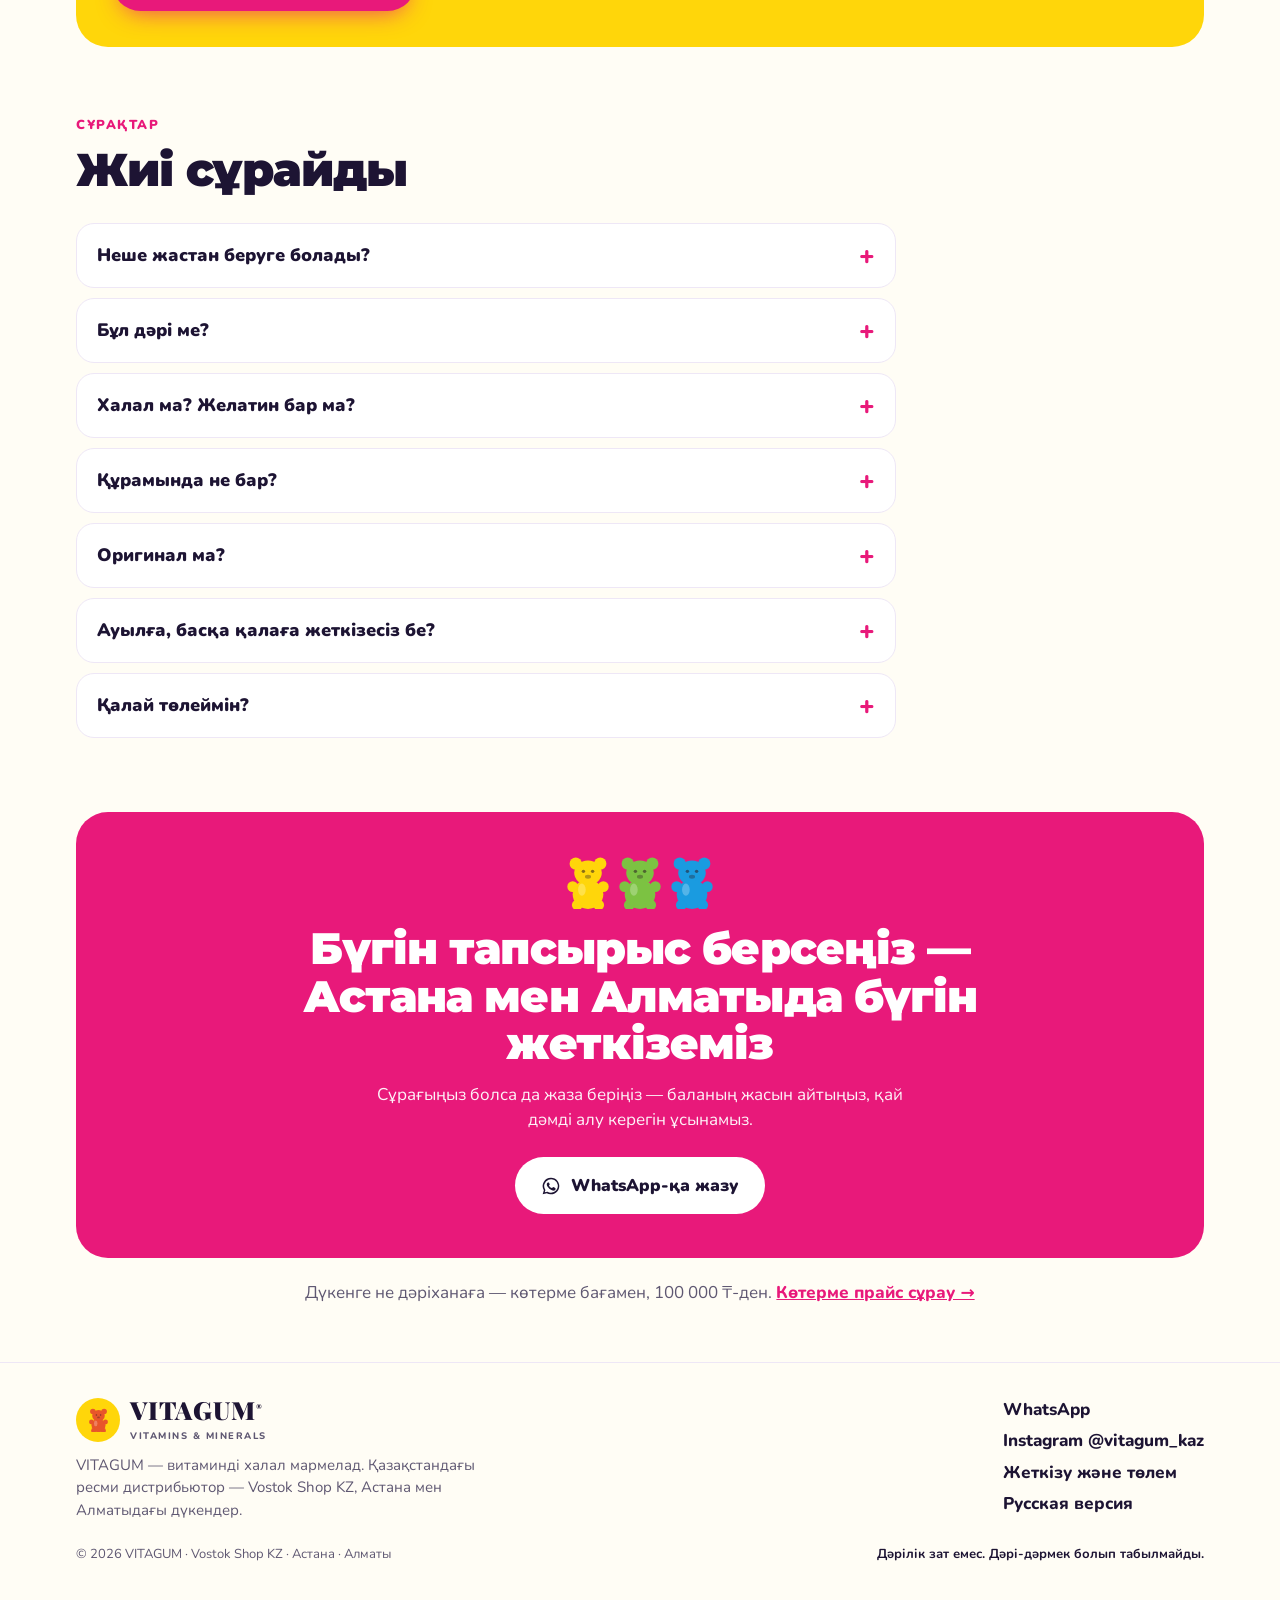
==== commit 71a57d37: "Продающая главная VITAGUM под таргет (kk + ru) Co-Authored-By: Claude Opus 5.5 <noreply@anthropic.co" ====
--- a/index.html
+++ b/index.html
@@ -2,294 +2,335 @@
 <html lang="ru">
 <head>
 <meta charset="utf-8">
-<meta name="viewport" content="width=device-width, initial-scale=1">
-<title>VITAGUM — витаминные мишки, халяль, без желатина</title>
-<meta name="description" content="VITAGUM — витаминный халяль-мармелад на пектине, без желатина. Магазины в Астане и Алматы, доставка по всему Казахстану, оплата Kaspi, заказ в WhatsApp.">
-<link rel="preconnect" href="https://fonts.googleapis.com">
-<link href="https://fonts.googleapis.com/css2?family=Nunito:wght@400;600;800;900&family=Playfair+Display:wght@800;900&display=swap" rel="stylesheet">
-<link rel="stylesheet" href="assets/styles.css">
-<script>if('IntersectionObserver' in window&&!matchMedia('(prefers-reduced-motion: reduce)').matches)document.documentElement.classList.add('js')</script>
+<meta name="viewport" content="width=device-width, initial-scale=1, viewport-fit=cover">
+<title>VITAGUM — витаминный мармелад для детей, которые просят сладкое · халяль, без желатина</title>
+<meta name="description" content="VITAGUM — халяльные витаминные мишки без желатина. 40 мармеладок — 2 200 ₸. Курьер в день заказа по Астане и Алматы, почта по всему Казахстану, оплата Kaspi. Заказ в WhatsApp.">
+<meta property="og:title" content="VITAGUM — витаминный мармелад для детей, которые просят сладкое · халяль, без желатина">
+<meta property="og:description" content="VITAGUM — халяльные витаминные мишки без желатина. 40 мармеладок — 2 200 ₸. Курьер в день заказа по Астане и Алматы, почта по всему Казахстану, оплата Kaspi. Заказ в WhatsApp.">
+<meta property="og:image" content="assets/img/hero-packs.jpg">
+<meta name="theme-color" content="#ffd60a">
+<link rel="alternate" hreflang="kk" href="kk/index.html">
+<script>try{if(!localStorage.getItem('vg_lang')&&!/[?&]lang=ru/.test(location.search))location.replace('kk/index.html'+location.search+location.hash)}catch(e){}</script>
+<link rel="preconnect" href="https://fonts.googleapis.com"><link rel="preconnect" href="https://fonts.gstatic.com" crossorigin>
+<link href="https://fonts.googleapis.com/css2?family=Montserrat:wght@800;900&family=Nunito:wght@400;600;700;800;900&family=Playfair+Display:wght@900&display=swap" rel="stylesheet">
+<link rel="preload" as="image" href="assets/img/hero-packs.jpg">
 <style>
-  .home{--sec-gap:64px;--soft:#fff;--chk:var(--green)}
-  .sec{margin:var(--sec-gap) 0}
-  .sec-h{display:flex;justify-content:space-between;align-items:flex-end;gap:12px;flex-wrap:wrap;margin-bottom:22px}
-  .sec-h h2{font-size:clamp(26px,4vw,38px);font-weight:900;line-height:1.1}
-  .sec-h p{color:var(--muted);max-width:520px;margin-top:6px}
-  .kk{display:block;font-weight:800;font-size:13px;letter-spacing:1.5px;text-transform:uppercase;color:var(--brand);margin-bottom:6px}
-
-  /* hero */
-  .home .hero{background:radial-gradient(circle at 78% 52%,var(--accent) 0 27%,transparent 27.5%),linear-gradient(120deg,var(--brand-dark) 0%,var(--brand) 60%,#9c74de 100%)}
-  .hero .kz{font-weight:800;opacity:.95;margin-bottom:4px}
-  .cta{display:flex;flex-wrap:wrap;gap:10px;margin-top:22px}
-  .btn{display:inline-flex;align-items:center;gap:8px;font-weight:900;padding:14px 22px;border-radius:99px;transition:transform .2s,background .2s}
-  .btn:hover{transform:translateY(-2px)}
-  .btn-y{background:var(--accent);color:var(--ink)}
-  .btn-o{border:2px solid rgba(255,255,255,.8);color:#fff}
-  .btn-o:hover{background:rgba(255,255,255,.12)}
-  .btn-d{background:var(--ink);color:#fff}
-  .home .hero-art{position:relative;min-height:240px;align-items:center}
-  .home .hero-art svg{width:clamp(80px,11vw,140px)}
-  .home .hero-art svg:nth-child(2){margin-top:50px}
-
-  /* вкусы */
-  .flv{display:grid;grid-template-columns:repeat(4,1fr);gap:16px}
-  .fc{background:var(--card);border:1px solid var(--line);border-radius:var(--radius);overflow:hidden;display:flex;flex-direction:column}
-  .fc .sw{aspect-ratio:1/.8;display:grid;place-items:center;background:color-mix(in srgb,var(--c) 16%,#fff)}
-  .fc .sw svg{width:42%;filter:drop-shadow(0 10px 14px rgba(0,0,0,.15));transition:transform .3s}
-  .fc:hover .sw svg{transform:rotate(-6deg) scale(1.05)}
-  .fc .bd{padding:16px 18px 18px;display:flex;flex-direction:column;gap:4px;flex:1}
-  .fc h3{font-size:19px;font-weight:900;display:flex;align-items:center;gap:8px}
-  .fc h3 i{width:12px;height:12px;border-radius:50%;background:var(--c);flex:none}
-  .fc .price{font-size:20px}
-  .fc .row{gap:8px;flex-wrap:wrap}
-
-  /* боль → решение */
-  .why{display:grid;grid-template-columns:repeat(2,1fr);gap:16px}
-  .pr{background:var(--card);border:1px solid var(--line);border-radius:var(--radius);padding:22px}
-  .pr q{display:block;font-family:'Playfair Display',Georgia,serif;font-weight:800;font-size:19px;quotes:"«" "»";color:var(--ink)}
-  .pr p{margin-top:10px;color:var(--muted)}
-  .pr p b{color:var(--ink)}
-  .pr .arr{display:inline-block;margin-top:12px;font-weight:900;color:var(--green)}
-
-  /* промо */
-  .promo{background:var(--accent);color:var(--ink);border-radius:32px;padding:36px 40px;display:grid;grid-template-columns:1.1fr .9fr;gap:24px;align-items:center;position:relative;overflow:hidden}
-  .promo h2{font-size:clamp(28px,4.4vw,44px);font-weight:900;line-height:1.05}
-  .promo p{margin-top:8px;max-width:460px}
-  .promo .note{font-size:13px;margin-top:10px;opacity:.8}
-  .timer{display:flex;gap:10px;flex-wrap:wrap}
-  .timer div{background:var(--ink);color:#fff;border-radius:18px;min-width:72px;padding:12px 10px;text-align:center;flex:1}
-  .timer b{display:block;font-size:30px;font-weight:900;font-variant-numeric:tabular-nums;line-height:1}
-  .timer span{font-size:12px;font-weight:700;opacity:.8}
-  .tlabel{font-weight:800;margin-bottom:10px}
-
-  /* как заказать — одна строка */
-  .order-line{margin:28px 0 0;text-align:center;font-weight:800}
-  .order-line a{color:var(--brand);text-decoration:underline;text-underline-offset:3px}
-
-  /* о бренде */
-  .about{scroll-margin-top:96px}
-  .about .lead{color:var(--muted);font-size:17px;max-width:680px}
-  .about .lead b{color:var(--ink)}
-  .vals{display:grid;grid-template-columns:repeat(3,1fr);gap:16px;margin-top:22px}
-  .val{border-radius:var(--radius);padding:24px;display:flex;flex-direction:column;gap:10px;border:1px solid var(--line);background:var(--card)}
-  .val .vi{width:56px;height:56px;border-radius:18px;display:grid;place-items:center}
-  .val .vi svg{width:26px}
-  .val h3{font-size:19px;font-weight:900}
-  .val p{color:var(--muted)}
-  .val.dark{background:var(--ink);color:#fff;border-color:var(--ink)}
-  .val.dark p{color:rgba(255,255,255,.82)}
-  .val.dark q{display:block;font-weight:800;color:var(--accent);quotes:"«" "»"}
-
-  /* магазины */
-  .store{background:var(--card);border:1px solid var(--line);border-radius:var(--radius);padding:28px;display:flex;gap:18px;align-items:center;justify-content:space-between;flex-wrap:wrap;position:relative;overflow:hidden}
-  .store h2{font-size:clamp(26px,4vw,38px);font-weight:900;line-height:1.1}
-  .store p{color:var(--muted);margin-top:6px;max-width:560px}
-  .store .btn{position:relative;z-index:1}
-  .store .ghost{position:absolute;right:-14px;bottom:-18px;width:110px;opacity:.12}
-
-  /* мягкие появления — только если движение разрешено */
-  @media (prefers-reduced-motion:no-preference){
-    .js .rv{opacity:0;transform:translateY(18px);transition:opacity .6s ease,transform .6s ease}
-    .js .rv.in{opacity:1;transform:none}
-  }
-
-  @media (max-width:900px){
-    .flv{grid-template-columns:repeat(2,1fr)}
-    .vals{grid-template-columns:1fr}
-    .promo{grid-template-columns:1fr;padding:30px 24px}
-    .home .hero-art{min-height:170px}
-    .home .hero{background:radial-gradient(circle at 50% 84%,var(--accent) 0 21%,transparent 21.5%),linear-gradient(120deg,var(--brand-dark) 0%,var(--brand) 60%,#9c74de 100%)}
-  }
-  @media (max-width:640px){
-    .home{--sec-gap:48px}
-    .why{grid-template-columns:1fr}
-    .store{padding:22px}
-    .store .btn{flex:1 1 auto;justify-content:center}
-    .home .hero{padding:28px 20px;border-radius:26px}
-    .cta .btn{flex:1 1 auto;justify-content:center}
-  }
-  @media (max-width:420px){
-    .flv{gap:10px}
-    .fc .bd{padding:12px}
-    .fc h3{font-size:16px}
-    .fc .add{width:100%;padding:10px 12px}
-    .timer div{min-width:0;padding:10px 6px}
-    .timer b{font-size:24px}
-  }
+:root{--pink:#e8197a;--pink-d:#c4105f;--yellow:#ffd60a;--blue:#1a9be0;--purple:#7b3fc0;--green:#25d366;--green-d:#1aa851;
+  --ink:#1d1433;--muted:#5f5872;--bg:#fffdf5;--card:#fff;--line:#eee7f6;--r:24px}
+*{box-sizing:border-box;margin:0;padding:0}
+html{scroll-behavior:smooth;scroll-padding-top:80px}
+body{font-family:Nunito,system-ui,sans-serif;background:var(--bg);color:var(--ink);line-height:1.5;font-size:17px;-webkit-font-smoothing:antialiased}
+a{color:inherit} img{display:block;max-width:100%;height:auto}
+button{font:inherit;cursor:pointer;border:0;background:none;color:inherit}
+:focus-visible{outline:3px solid var(--blue);outline-offset:3px;border-radius:8px}
+.wrap{max-width:1160px;margin:0 auto;padding:0 16px}
+h1,h2,h3,.hd{font-family:Montserrat,Nunito,sans-serif;letter-spacing:-.02em;line-height:1.08}
+.kicker{display:inline-block;font-weight:900;font-size:13px;letter-spacing:.12em;text-transform:uppercase;color:var(--pink)}
+.sec{padding:64px 0}
+.sec-h{max-width:720px;margin-bottom:28px}
+.sec-h h2{font-size:clamp(30px,5vw,46px);font-weight:900;margin-top:8px}
+.sec-h p{color:var(--muted);margin-top:10px;font-size:18px}
+.btn{display:inline-flex;align-items:center;justify-content:center;gap:10px;font-weight:900;font-size:17px;padding:16px 26px;border-radius:99px;text-decoration:none;transition:transform .15s,box-shadow .15s,background .15s;min-height:54px}
+.btn:hover{transform:translateY(-2px)}
+.btn-wa{background:var(--green);color:#fff;box-shadow:0 10px 24px -10px rgba(37,211,102,.8)} .btn-wa:hover{background:var(--green-d)}
+.btn-pink{background:var(--pink);color:#fff;box-shadow:0 10px 24px -10px rgba(232,25,122,.8)} .btn-pink:hover{background:var(--pink-d)}
+.btn-ghost{background:#fff;color:var(--ink);border:2px solid var(--ink)}
+/* промо-строка и шапка */
+.promo{background:var(--ink);color:#fff;text-align:center;font-weight:800;font-size:14px;padding:8px 16px}
+.promo b{color:var(--yellow)}
+header{position:sticky;top:0;z-index:30;background:rgba(255,253,245,.92);backdrop-filter:blur(10px);border-bottom:1px solid var(--line)}
+.hdr{display:flex;align-items:center;justify-content:space-between;gap:12px;height:68px}
+.logo{display:flex;align-items:center;gap:10px;text-decoration:none}
+.logo .mk{width:44px;height:44px;border-radius:50%;background:var(--yellow);display:grid;place-items:center;flex:none}
+.logo .mk svg{width:21px}
+.logo b{font-family:'Playfair Display',Georgia,serif;font-weight:900;font-size:25px;letter-spacing:1px;line-height:1}
+.logo small{display:block;font-size:9.5px;letter-spacing:.16em;color:var(--muted);font-weight:800;margin-top:2px}
+nav.mn{display:flex;gap:26px;font-weight:800;font-size:15px}
+nav.mn a{text-decoration:none;opacity:.75} nav.mn a:hover{opacity:1;color:var(--pink)}
+.hdr-r{display:flex;gap:8px;align-items:center}
+.pill{border:1.5px solid var(--line);background:#fff;border-radius:99px;padding:9px 14px;font-weight:900;font-size:14px;text-decoration:none}
+.hdr .btn{min-height:44px;padding:10px 18px;font-size:15px}
+/* hero */
+.hero{padding:28px 0 56px;position:relative;overflow:hidden}
+.hero-g{display:grid;grid-template-columns:1.05fr .95fr;gap:40px;align-items:center}
+.hero h1{font-size:clamp(36px,6.2vw,66px);font-weight:900;margin:14px 0 18px}
+.hero h1 mark{background:linear-gradient(transparent 58%,var(--yellow) 58% 92%,transparent 92%);color:inherit;padding:0 4px}
+.hero .lead{font-size:19px;color:#3d3552;max-width:560px}
+.cta{display:flex;flex-wrap:wrap;gap:12px;margin-top:26px}
+.chips{display:flex;flex-wrap:wrap;gap:8px;margin-top:22px}
+.chips span{background:#fff;border:1.5px solid var(--line);border-radius:99px;padding:7px 13px;font-weight:800;font-size:14px}
+.proof{margin-top:18px;font-size:15px;color:var(--muted)} .proof a{color:var(--pink);font-weight:800}
+.hero-art{position:relative}
+.hero-art .ph{border-radius:32px;overflow:hidden;box-shadow:0 40px 80px -40px rgba(122,40,140,.55);transform:rotate(1.5deg)}
+.sticker{position:absolute;left:-18px;bottom:26px;background:var(--yellow);color:var(--ink);border-radius:50%;width:132px;height:132px;display:grid;place-items:center;text-align:center;transform:rotate(-10deg);box-shadow:0 14px 30px -12px rgba(0,0,0,.35);border:4px solid #fff}
+.sticker b{display:block;font-family:Montserrat,sans-serif;font-weight:900;font-size:25px;line-height:1}
+.sticker small{font-weight:800;font-size:13px}
+.blob{position:absolute;border-radius:50%;filter:blur(2px);z-index:-1}
+/* боли */
+.pains{display:grid;grid-template-columns:repeat(3,1fr);gap:16px}
+.pain{background:var(--card);border:1px solid var(--line);border-radius:var(--r);padding:26px;position:relative;overflow:hidden}
+.pain q{display:block;font-family:Montserrat,sans-serif;font-weight:900;font-size:21px;line-height:1.2;quotes:none}
+.pain p{margin-top:12px;color:var(--muted)}
+.pain .bear{position:absolute;right:-12px;bottom:-14px;width:76px;opacity:.16}
+/* магазин */
+#shop{background:linear-gradient(180deg,#fff5fa,#fffdf5)}
+.packs{display:grid;grid-template-columns:repeat(4,1fr);gap:16px}
+.pk{background:var(--card);border:2px solid var(--line);border-radius:var(--r);overflow:hidden;display:flex;flex-direction:column;transition:border-color .2s,box-shadow .2s,transform .2s}
+.pk.on{border-color:var(--c);box-shadow:0 18px 40px -22px var(--c)}
+.pk-img{background:var(--bg);aspect-ratio:1/1;overflow:hidden}
+.pk-img img{width:100%;height:100%;object-fit:cover;object-position:50% 30%}
+.pk-b{padding:16px 18px 18px;display:flex;flex-direction:column;gap:4px;flex:1}
+.pk h3{font-size:19px;font-weight:900}
+.pk p{color:var(--muted);font-size:14px}
+.pk-row{display:flex;align-items:center;justify-content:space-between;gap:8px;margin-top:auto;padding-top:12px}
+.pk-price{font-family:Montserrat,sans-serif;font-size:22px;font-weight:900}
+.qty{display:flex;align-items:center;background:var(--bg);border:1.5px solid var(--line);border-radius:99px}
+.qty button{width:42px;height:42px;border-radius:50%;font-size:22px;font-weight:900}
+.qty button[data-d="1"]{background:var(--c);color:#fff}
+.qty output{min-width:28px;text-align:center;font-weight:900;font-size:18px}
+.order{margin-top:26px;background:var(--card);border:1px solid var(--line);border-radius:var(--r);padding:22px;display:grid;grid-template-columns:1fr auto;gap:18px;align-items:center}
+.cities{display:flex;flex-wrap:wrap;gap:8px;margin-top:8px}
+.cities button{border:2px solid var(--line);background:#fff;border-radius:16px;padding:10px 14px;font-weight:900;text-align:left;line-height:1.15}
+.cities button small{display:block;font-weight:700;font-size:12.5px;color:var(--muted)}
+.cities button[aria-pressed=true]{border-color:var(--ink);background:var(--ink);color:#fff}
+.cities button[aria-pressed=true] small{color:rgba(255,255,255,.75)}
+.order .q{font-weight:900}
+.order .note{color:var(--muted);font-size:14px;margin-top:10px;max-width:520px}
+.more{margin-top:16px;font-size:15px;color:var(--muted)} .more a{color:var(--pink);font-weight:800}
+/* липкая плашка заказа */
+.bar{position:fixed;left:0;right:0;bottom:0;z-index:40;background:var(--ink);color:#fff;transform:translateY(110%);transition:transform .3s}
+.has-cart .bar{transform:none}
+.bar .wrap{display:flex;align-items:center;justify-content:space-between;gap:12px;padding-top:10px;padding-bottom:calc(10px + env(safe-area-inset-bottom))}
+.bar span{font-weight:800}
+.bar .btn{min-height:46px;padding:10px 20px}
+.fab{position:fixed;right:16px;bottom:16px;z-index:35;width:60px;height:60px;border-radius:50%;background:var(--green);color:#fff;display:grid;place-items:center;box-shadow:0 12px 26px -8px rgba(0,0,0,.35);transition:opacity .2s}
+.fab svg{width:30px;height:30px}
+.has-cart .fab{opacity:0;pointer-events:none}
+/* почему */
+.why-g{display:grid;grid-template-columns:1fr 1fr;gap:18px;align-items:stretch}
+.wrapc{border-radius:var(--r);overflow:hidden;position:relative;min-height:340px;background:var(--yellow)}
+.wrapc img{position:absolute;inset:0;width:100%;height:100%;object-fit:cover}
+.wrapc div{position:absolute;left:16px;right:16px;bottom:16px;background:rgba(255,255,255,.94);border-radius:18px;padding:16px 18px}
+.wrapc h3{font-size:21px;font-weight:900} .wrapc p{color:var(--muted);font-size:15px;margin-top:4px}
+.feats{display:grid;grid-template-columns:1fr 1fr;gap:14px}
+.ft{background:var(--card);border:1px solid var(--line);border-radius:var(--r);padding:20px}
+.ft i{font-style:normal;width:50px;height:50px;border-radius:16px;display:grid;place-items:center;font-size:24px;margin-bottom:12px}
+.ft h3{font-size:18px;font-weight:900} .ft p{color:var(--muted);font-size:15px;margin-top:6px}
+/* отзывы */
+#reviews{background:var(--ink);color:#fff}
+#reviews .sec-h p{color:rgba(255,255,255,.75)} #reviews .kicker{color:var(--yellow)}
+.revs{display:grid;grid-template-columns:repeat(3,1fr);gap:16px}
+.rv-c{background:rgba(255,255,255,.07);border:1px solid rgba(255,255,255,.14);border-radius:var(--r);padding:24px;display:flex;flex-direction:column;gap:14px}
+.rv-c .st{color:var(--yellow);letter-spacing:3px}
+.rv-c blockquote{font-size:18px;font-weight:700;line-height:1.4}
+.rv-c footer{margin-top:auto;display:flex;justify-content:space-between;gap:10px;align-items:flex-end;font-size:14px}
+.rv-c footer b{display:block} .rv-c footer span{color:rgba(255,255,255,.65)}
+.rv-c footer a{color:var(--yellow);font-weight:800;white-space:nowrap}
+/* полка */
+.shelf{display:grid;grid-template-columns:.9fr 1.1fr;gap:34px;align-items:center}
+.shelf img{border-radius:28px;box-shadow:0 30px 60px -36px rgba(0,0,0,.45);max-height:560px;width:100%;object-fit:cover}
+.shelf .btn{margin-top:22px}
+/* шаги */
+.steps{display:grid;grid-template-columns:repeat(3,1fr);gap:16px;counter-reset:s}
+.step{background:var(--card);border:1px solid var(--line);border-radius:var(--r);padding:24px;counter-increment:s}
+.step::before{content:counter(s);display:grid;place-items:center;width:44px;height:44px;border-radius:50%;background:var(--pink);color:#fff;font-weight:900;font-size:20px;margin-bottom:14px}
+.step h3{font-size:20px;font-weight:900} .step p{color:var(--muted);margin-top:6px}
+/* пятница */
+.fri{background:var(--yellow);border-radius:32px;padding:36px;display:grid;grid-template-columns:1.1fr .9fr;gap:26px;align-items:center;position:relative;overflow:hidden}
+.fri h2{font-size:clamp(30px,5vw,48px);font-weight:900;margin-top:6px} .fri h2 span{color:var(--pink);white-space:nowrap}
+.fri p{margin-top:10px;max-width:480px}
+.fri .kicker{color:var(--ink)}
+.tlabel{font-weight:900;margin-bottom:10px} .fri .today-l{display:none}
+.fri.today .def-l{display:none} .fri.today .today-l{display:block}
+.timer{display:flex;gap:10px}
+.timer div{flex:1;background:var(--ink);color:#fff;border-radius:18px;padding:12px 6px;text-align:center}
+.timer b{display:block;font-family:Montserrat,sans-serif;font-size:30px;font-weight:900;font-variant-numeric:tabular-nums;line-height:1.1}
+.timer span{font-size:12px;font-weight:800;opacity:.8}
+/* FAQ */
+.faq{max-width:820px}
+.faq details{background:var(--card);border:1px solid var(--line);border-radius:18px;margin-bottom:10px}
+.faq summary{cursor:pointer;list-style:none;padding:18px 54px 18px 20px;font-weight:900;font-size:18px;position:relative}
+.faq summary::-webkit-details-marker{display:none}
+.faq summary::after{content:'+';position:absolute;right:20px;top:50%;transform:translateY(-50%);font-size:26px;color:var(--pink);transition:transform .2s}
+.faq details[open] summary::after{transform:translateY(-50%) rotate(45deg)}
+.faq details p{padding:0 20px 18px;color:var(--muted)}
+/* финал */
+.fin{background:var(--pink);color:#fff;border-radius:32px;padding:44px 36px;text-align:center;position:relative;overflow:hidden}
+.fin h2{font-size:clamp(28px,4.6vw,44px);font-weight:900;max-width:820px;margin:0 auto}
+.fin p{margin:14px auto 0;max-width:560px;opacity:.95}
+.fin .btn{margin-top:24px;background:#fff;color:var(--ink)}
+.fin .bears{display:flex;justify-content:center;gap:6px;margin-bottom:16px} .fin .bears svg{width:46px}
+.b2b{margin-top:22px;text-align:center;color:var(--muted)} .b2b a{color:var(--pink);font-weight:800}
+/* подвал */
+footer.ft-main{border-top:1px solid var(--line);margin-top:56px;padding:34px 0 110px}
+.fgrid{display:flex;justify-content:space-between;gap:24px;flex-wrap:wrap}
+.fgrid p{color:var(--muted);max-width:420px;margin-top:10px;font-size:15px}
+.flinks{display:flex;flex-direction:column;gap:6px;font-weight:800}
+.flinks a{text-decoration:none} .flinks a:hover{color:var(--pink)}
+.legal{margin-top:24px;display:flex;justify-content:space-between;gap:12px;flex-wrap:wrap;font-size:13px;color:var(--muted)}
+.legal b{color:var(--ink)}
+/* появление */
+.anim .rv{opacity:0;transform:translateY(22px);transition:opacity .6s ease,transform .6s ease}
+.anim .rv.in{opacity:1;transform:none}
+@media (prefers-reduced-motion:reduce){html{scroll-behavior:auto}*{transition:none!important}}
+@media (max-width:980px){
+  nav.mn{display:none}
+  .hero-g,.why-g,.shelf,.fri{grid-template-columns:1fr}
+  .hero-art{max-width:520px;margin:0 auto;width:100%}
+  .packs{grid-template-columns:repeat(2,1fr)}
+  .pains,.revs,.steps{grid-template-columns:1fr}
+  .order{grid-template-columns:1fr}
+}
+@media (max-width:560px){
+  body{font-size:16px}
+  .sec{padding:48px 0}
+  .hero{padding:18px 0 40px}
+  .hero .lead{font-size:17px}
+  .cta .btn{flex:1 1 100%}
+  .sticker{width:104px;height:104px;left:-6px;bottom:14px} .sticker b{font-size:20px} .sticker small{font-size:11px}
+  .packs{gap:10px}
+  .pk-b{padding:12px}
+  .pk h3{font-size:16px} .pk p{font-size:12.5px}
+  .pk-row{flex-direction:column;align-items:stretch}
+  .pk-price{font-size:19px}
+  .qty{justify-content:space-between}
+  .qty button{width:40px;height:40px}
+  .feats{grid-template-columns:1fr}
+  .order .btn{width:100%}
+  .fri,.fin{padding:28px 20px;border-radius:26px}
+  .timer b{font-size:24px}
+  .hdr .btn span{display:none} .hdr .btn{padding:10px 12px}
+  .logo b{font-size:22px} .logo .mk{width:40px;height:40px}
+  .bar span{font-size:14px}
+}
 </style>
 </head>
-<body>
-<div id="vg-header" data-active="home"></div>
-
-<main class="wrap home">
-  <!-- 1. Hero -->
-  <section class="hero" aria-labelledby="heroT">
-    <div>
-      <small>vitamins &amp; minerals · халяль · без желатина</small>
-      <h1 id="heroT">Витаминные мишки, которые ребёнок попросит сам</h1>
-      <p class="kz">Сәлеметсіз бе, мамочки!</p>
-      <p>VITAGUM — жевательный мармелад на пектине с фруктовым вкусом. Витаминный мармелад как часть рациона — вместо очередной конфеты у кассы.</p>
-      <div class="cta">
-        <a class="btn btn-y wa-dyn" href="#" target="_blank" rel="noopener" data-text="Сәлеметсіз бе! Хочу заказать VITAGUM.">Заказать в WhatsApp</a>
-        <a class="btn btn-o" href="shop.html">В магазин →</a>
-      </div>
-      <div class="badges">
-        <span>☪ Халяль</span><span>Пектин, без желатина</span><span>Оплата Kaspi</span><span>Прямая поставка из Ташкента</span>
-      </div>
+<body id="top">
+<svg width="0" height="0" style="position:absolute" aria-hidden="true"><symbol id="bear" viewBox="0 0 60 70">
+<circle cx="14" cy="10" r="8"/><circle cx="46" cy="10" r="8"/><ellipse cx="30" cy="22" rx="18" ry="16"/><ellipse cx="30" cy="50" rx="20" ry="19"/>
+<circle cx="10" cy="40" r="7"/><circle cx="50" cy="40" r="7"/><circle cx="16" cy="64" r="7"/><circle cx="44" cy="64" r="7"/>
+<circle cx="24" cy="20" r="2.2" fill="#2b1a24" opacity=".55"/><circle cx="36" cy="20" r="2.2" fill="#2b1a24" opacity=".55"/>
+<ellipse cx="30" cy="27" rx="4" ry="2.6" fill="#2b1a24" opacity=".35"/><ellipse cx="22" cy="44" rx="5" ry="8" fill="#fff" opacity=".25"/></symbol></svg>
+<div class="promo">🎁 <b>Берекелі Жұма: каждую пятницу −10 %</b></div>
+<header><div class="wrap hdr">
+  <a class="logo" href="#top" aria-label="VITAGUM"><span class="mk"><svg viewBox="0 0 60 70" aria-hidden="true"><use href="#bear" fill="#e8562a"/></svg></span><span><b>VITAGUM<sup style="font-size:9px">®</sup></b><small>VITAMINS &amp; MINERALS</small></span></a>
+  <nav class="mn" aria-label="Меню"><a href="#shop">Вкусы</a><a href="#why">Почему VITAGUM</a><a href="#reviews">Отзывы</a><a href="#faq">Вопросы</a></nav>
+  <div class="hdr-r">
+    <a class="pill" href="kk/index.html" data-lang="kk" lang="kk" aria-label="Қазақша нұсқа">ҚАЗ</a>
+    <a class="wa-dyn btn btn-wa" href="#" target="_blank" rel="noopener" data-text="Сәлеметсіз бе! Хочу спросить про VITAGUM"><svg width="20" height="20" viewBox="0 0 24 24" fill="currentColor" aria-hidden="true"><path d="M12 2a10 10 0 0 0-8.6 15.1L2 22l5-1.3A10 10 0 1 0 12 2zm0 18.2c-1.5 0-3-.4-4.2-1.2l-.3-.2-3 .8.8-2.9-.2-.3A8.2 8.2 0 1 1 12 20.2zm4.5-6.1c-.2-.1-1.5-.7-1.7-.8-.2-.1-.4-.1-.6.1l-.8 1c-.1.2-.3.2-.5.1a6.7 6.7 0 0 1-3.3-2.9c-.2-.4.3-.4.8-1.3.1-.2 0-.3 0-.4l-.8-1.8c-.2-.5-.4-.4-.6-.4h-.5a1 1 0 0 0-.7.3 3 3 0 0 0-.9 2.2 5.2 5.2 0 0 0 1.1 2.7 11.8 11.8 0 0 0 4.5 4c1.7.7 2.3.8 3.2.6.5-.1 1.5-.6 1.7-1.2.2-.6.2-1.1.2-1.2-.1-.1-.2-.2-.4-.3z"/></svg><span>WhatsApp</span></a>
+  </div>
+</div></header>
+
+<main>
+<section class="hero"><div class="wrap hero-g">
+  <div>
+    <span class="kicker">Халяль · без желатина · 40 мармеладок</span>
+    <h1>Ребёнок просит сладкое? Пусть это будет <mark>витаминный</mark> мармелад</h1>
+    <p class="lead">VITAGUM — на вкус как обычный мармелад, а в составе — витамины и минералы. 100% Halal, без желатина, каждый мишка в отдельной упаковке.</p>
+    <div class="cta">
+      <a class="btn btn-pink" href="#shop">Выбрать вкус · 2 200 ₸</a>
+      <a class="wa-dyn btn btn-wa" href="#" target="_blank" rel="noopener" data-text="Сәлеметсіз бе! Хочу спросить про VITAGUM"><svg width="20" height="20" viewBox="0 0 24 24" fill="currentColor" aria-hidden="true"><path d="M12 2a10 10 0 0 0-8.6 15.1L2 22l5-1.3A10 10 0 1 0 12 2zm0 18.2c-1.5 0-3-.4-4.2-1.2l-.3-.2-3 .8.8-2.9-.2-.3A8.2 8.2 0 1 1 12 20.2zm4.5-6.1c-.2-.1-1.5-.7-1.7-.8-.2-.1-.4-.1-.6.1l-.8 1c-.1.2-.3.2-.5.1a6.7 6.7 0 0 1-3.3-2.9c-.2-.4.3-.4.8-1.3.1-.2 0-.3 0-.4l-.8-1.8c-.2-.5-.4-.4-.6-.4h-.5a1 1 0 0 0-.7.3 3 3 0 0 0-.9 2.2 5.2 5.2 0 0 0 1.1 2.7 11.8 11.8 0 0 0 4.5 4c1.7.7 2.3.8 3.2.6.5-.1 1.5-.6 1.7-1.2.2-.6.2-1.1.2-1.2-.1-.1-.2-.2-.4-.3z"/></svg>Написать в WhatsApp</a>
     </div>
-    <div class="hero-art" aria-hidden="true">
-      <svg viewBox="0 0 60 70"><use href="#bear" fill="#d93a3a"/></svg>
-      <svg viewBox="0 0 60 70"><use href="#bear" fill="#4b3f9e"/></svg>
-      <svg viewBox="0 0 60 70"><use href="#bear" fill="#f08a24"/></svg>
+    <div class="chips"><span>☪ 100% Halal</span><span>Без желатина</span><span>Без ГМО</span><span>Оплата Kaspi</span></div>
+    <p class="proof"><b>29,8 тыс.</b> подписчиков <a href="https://www.instagram.com/vitagum_kaz/" target="_blank" rel="noopener">@vitagum_kaz</a> · официальный дистрибьютор в Казахстане</p>
+  </div>
+  <div class="hero-art">
+    <div class="ph"><img src="assets/img/hero-packs.jpg" alt="VITAGUM: Organic, Vitamin, Полезные ВитаМишки" width="1000" height="1000" fetchpriority="high"></div>
+    <div class="sticker" aria-hidden="true"><div><b>2 200 ₸</b><small>40 мармеладок</small></div></div>
+  </div>
+</div></section>
+
+<section class="sec" style="padding-top:20px"><div class="wrap">
+  <div class="sec-h rv"><span class="kicker">Знакомо?</span><h2>Почему мамы выбирают VITAGUM</h2></div>
+  <div class="pains"><article class="pain rv"><q>«У кассы опять просит конфету»</q><p>Вместо конфеты — мишка. Такой же сладкий, но с витаминами в составе. Сладкое, которое выбирает мама.</p><span class="bear"><svg viewBox="0 0 60 70" aria-hidden="true"><use href="#bear" fill="#e8197a"/></svg></span></article><article class="pain rv"><q>«Капли не пьёт — говорит, горько»</q><p>Мармелад ребёнок просит сам. Не нужно уговаривать ложкой и со слезами.</p><span class="bear"><svg viewBox="0 0 60 70" aria-hidden="true"><use href="#bear" fill="#7b3fc0"/></svg></span></article><article class="pain rv"><q>«Для нас важно, чтобы было халяль»</q><p>100% Halal. Основа — цитрусовый пектин, животного желатина нет. Фото сертификата пришлём в WhatsApp.</p><span class="bear"><svg viewBox="0 0 60 70" aria-hidden="true"><use href="#bear" fill="#25a244"/></svg></span></article></div>
+</div></section>
+
+<section class="sec" id="shop"><div class="wrap">
+  <div class="sec-h rv"><span class="kicker">Магазин</span><h2>Выберите вкус</h2><p>Одна пачка — <b>2 200 ₸</b>, внутри 40 мармеладок. Отметьте количество — заказ уйдёт в WhatsApp одним сообщением.</p></div>
+  <div class="packs" id="packs" data-base="assets/"></div>
+  <div class="order rv">
+    <div><div class="q">Где вы?</div><div class="cities"><button type="button" data-city="Астана" aria-pressed="false">Астана<small>курьер сегодня</small></button><button type="button" data-city="Алматы" aria-pressed="false">Алматы<small>курьер сегодня</small></button><button type="button" data-city="other" aria-pressed="false">Другой город<small>почта 1 500 ₸</small></button></div><p class="note">Менеджер проверит наличие и пришлёт счёт Kaspi. Предоплату вслепую не просим — сначала общаемся.</p></div>
+    <a class="btn btn-wa" data-order href="#" target="_blank" rel="noopener"><svg width="20" height="20" viewBox="0 0 24 24" fill="currentColor" aria-hidden="true"><path d="M12 2a10 10 0 0 0-8.6 15.1L2 22l5-1.3A10 10 0 1 0 12 2zm0 18.2c-1.5 0-3-.4-4.2-1.2l-.3-.2-3 .8.8-2.9-.2-.3A8.2 8.2 0 1 1 12 20.2zm4.5-6.1c-.2-.1-1.5-.7-1.7-.8-.2-.1-.4-.1-.6.1l-.8 1c-.1.2-.3.2-.5.1a6.7 6.7 0 0 1-3.3-2.9c-.2-.4.3-.4.8-1.3.1-.2 0-.3 0-.4l-.8-1.8c-.2-.5-.4-.4-.6-.4h-.5a1 1 0 0 0-.7.3 3 3 0 0 0-.9 2.2 5.2 5.2 0 0 0 1.1 2.7 11.8 11.8 0 0 0 4.5 4c1.7.7 2.3.8 3.2.6.5-.1 1.5-.6 1.7-1.2.2-.6.2-1.1.2-1.2-.1-.1-.2-.2-.4-.3z"/></svg> Отправить заказ в WhatsApp</a>
+  </div>
+  <p class="more">Ещё есть: чёрный тмин, Detox, Kolagen, «Полезные ВитаМишки» — <a class="wa-dyn " href="#" target="_blank" rel="noopener" data-text="Сәлеметсіз бе! Какие ещё виды VITAGUM есть? (чёрный тмин, Detox, Kolagen)">спросите в WhatsApp</a></p>
+</div></section>
+
+<section class="sec" id="why"><div class="wrap">
+  <div class="sec-h rv"><span class="kicker">Состав и упаковка</span><h2>Почему именно VITAGUM</h2></div>
+  <div class="why-g">
+    <div class="wrapc rv"><img src="assets/img/wrapped.jpg" alt="" loading="lazy" width="720" height="420"><div><h3>Каждый мишка — в отдельной упаковке</h3><p>Удобно положить в рюкзак, дать с собой в школу или садик. В пачке — 40 штук.</p></div></div>
+    <div class="feats"><div class="ft rv"><i style="background:#e7f6dc" aria-hidden="true">☪</i><h3>100% Halal</h3><p>Знак Halal — на каждой пачке. Фото сертификата пришлём в WhatsApp.</p></div><div class="ft rv"><i style="background:#fff2c2" aria-hidden="true">🍏</i><h3>Без желатина</h3><p>Форму держит цитрусовый пектин — животного желатина нет.</p></div><div class="ft rv"><i style="background:#e2f2fc" aria-hidden="true">🌿</i><h3>Без ГМО и крахмала</h3><p>Так написано на самой пачке: without GMO, without starch.</p></div><div class="ft rv"><i style="background:#fde4ef" aria-hidden="true">🇺🇿</i><h3>Производитель — Soft Vitamin Business</h3><p>Узбекистан. Прямая поставка из Ташкента, в Казахстане — официальный дистрибьютор.</p></div></div>
+  </div>
+</div></section>
+
+<section class="sec" id="reviews"><div class="wrap">
+  <div class="sec-h rv"><span class="kicker">Отзывы</span><h2>Что говорят мамы</h2><p>Из реальных Reels в Instagram. Ролик мамы-блогера о VITAGUM набрал <b>541 тыс.</b> просмотров.</p></div>
+  <div class="revs"><article class="rv-c rv"><div class="st" aria-hidden="true">★★★★★</div><blockquote>«Теперь сами просят. Больше не тратим деньги на вредные сладости каждый раз, когда заходим в магазин.»</blockquote>
+      <footer><div><b>Асия, мама 7 детей</b><span>@asiya_tanirbergenkyzy</span></div><a href="https://www.instagram.com/asiya_tanirbergenkyzy/reel/DZbt-o0M_-S/" target="_blank" rel="noopener">Смотреть Reels →</a></footer></article><article class="rv-c rv"><div class="st" aria-hidden="true">★★★★★</div><blockquote>«Когда дети просят сладкое, в последнее время вместо него берём VITAGUM. Вкусный, как обычный мармелад. А главное — HALAL.»</blockquote>
+      <footer><div><b>Ербол, Астана</b><span>@erbol_instructor</span></div><a href="https://www.instagram.com/erbol_instructor/reel/DeHL1eJs-pu/" target="_blank" rel="noopener">Смотреть Reels →</a></footer></article><article class="rv-c rv"><div class="st" aria-hidden="true">★★★★★</div><blockquote>«По вкусу он вообще как обычный магазинный мармелад. Ребёнок даже не понял разницы.»</blockquote>
+      <footer><div><b>Мама юного футболиста</b><span>@vostok_shop_kz</span></div><a href="https://www.instagram.com/vostok_shop_kz/reel/DaP0pyQMKe3/" target="_blank" rel="noopener">Смотреть Reels →</a></footer></article></div>
+</div></section>
+
+<section class="sec"><div class="wrap shelf">
+  <img class="rv" src="assets/img/shelf.jpg" alt="VITAGUM на полке магазина, цена 2 200 ₸" loading="lazy" width="900" height="985">
+  <div class="rv"><span class="kicker">Офлайн</span><h2 class="hd" style="font-size:clamp(30px,5vw,46px);font-weight:900;margin-top:8px">Приходите — посмотрите вживую</h2>
+    <p style="color:var(--muted);margin-top:12px;font-size:18px">VITAGUM стоит на полках магазинов — по той же цене 2 200 ₸. 4 магазина Vostok Shop в Астане и Алматы, есть и в супермаркетах NormaN.</p>
+    <a class="wa-dyn btn btn-ghost" href="#" target="_blank" rel="noopener" data-text="Сәлеметсіз бе! Подскажите адрес ближайшего магазина с VITAGUM">📍 Адрес ближайшего магазина</a></div>
+</div></section>
+
+<section class="sec" id="how" style="padding-top:0"><div class="wrap">
+  <div class="sec-h rv"><span class="kicker">Заказ</span><h2>Как заказать</h2></div>
+  <div class="steps"><div class="step rv"><h3>Выберите вкус</h3><p>Отметьте количество пачек выше и нажмите «Отправить заказ в WhatsApp» — сообщение уже готово.</p></div><div class="step rv"><h3>Менеджер ответит</h3><p>На казахском или русском. Проверит наличие и пришлёт счёт Kaspi.</p></div><div class="step rv"><h3>Доставим</h3><p>Астана и Алматы — курьер в день заказа. В другие города — почта с трек-номером, 1 500 ₸.</p></div></div>
+</div></section>
+
+<section class="sec" style="padding-top:0"><div class="wrap">
+  <div class="fri rv" id="fri">
+    <div><span class="kicker">Каждую пятницу</span><h2>Берекелі Жұма — <span>−10&nbsp;%</span></h2><p>Заказ в пятницу — со скидкой 10 %. Напишите в WhatsApp, посчитаем сумму со скидкой.</p>
+      <div class="cta"><a class="wa-dyn btn btn-pink" href="#" target="_blank" rel="noopener" data-text="Сәлеметсіз бе! Хочу заказать VITAGUM со скидкой «Берекелі Жұма» −10 %">Заказать со скидкой</a></div></div>
+    <div><div class="tlabel"><span class="def-l">До пятницы:</span><span class="today-l">Сегодня Берекелі Жұма! До конца акции:</span></div>
+      <div class="timer" role="timer"><div><b data-t="d">0</b><span>дн</span></div><div><b data-t="h">00</b><span>час</span></div><div><b data-t="m">00</b><span>мин</span></div><div><b data-t="s">00</b><span>сек</span></div></div></div>
+  </div>
+</div></section>
+
+<section class="sec" id="faq" style="padding-top:0"><div class="wrap">
+  <div class="sec-h rv"><span class="kicker">Вопросы</span><h2>Часто спрашивают</h2></div>
+  <div class="faq"><details><summary>С какого возраста можно?</summary><p>Производитель указывает — с 2 лет. Сколько давать в день — смотрите на этикетке пачки; менеджер пришлёт фото этикетки.</p></details><details><summary>Это лекарство?</summary><p>Нет. Дәрілік зат емес — это витаминный мармелад как часть рациона. Если ребёнок болеет — покажите его врачу.</p></details><details><summary>Точно халяль? Желатин есть?</summary><p>На пачке знак Halal, фото сертификата покажем в WhatsApp. Желатина нет — основа цитрусовый пектин.</p></details><details><summary>Какой состав?</summary><p>Например, Organic: сахар, сироп глюкозы, цитрусовый пектин, лимонная кислота, витамины и минералы, а также сок или экстракт по вкусу. Полный состав каждого вида — на этикетке, пришлём фото.</p></details><details><summary>Это оригинал?</summary><p>Vostok Shop — официальный дистрибьютор VITAGUM в Казахстане. Можно прийти в магазин в Астане или Алматы и посмотреть вживую.</p></details><details><summary>Доставляете в другой город, в аул?</summary><p>Да, по всему Казахстану — почтой с трек-номером, 1 500 ₸. Трек пришлём в WhatsApp, посылку отслеживаете сами.</p></details><details><summary>Как оплатить?</summary><p>Через Kaspi — менеджер пришлёт счёт.</p></details></div>
+</div></section>
+
+<section class="wrap"><div class="fin rv">
+  <div class="bears"><svg viewBox="0 0 60 70" aria-hidden="true"><use href="#bear" fill="#ffd60a"/></svg><svg viewBox="0 0 60 70" aria-hidden="true"><use href="#bear" fill="#7cc242"/></svg><svg viewBox="0 0 60 70" aria-hidden="true"><use href="#bear" fill="#1a9be0"/></svg></div>
+  <h2>Закажите сегодня — по Астане и Алматы привезём сегодня же</h2><p>Есть вопрос — тоже пишите: скажите возраст ребёнка, подскажем, какой вкус взять.</p>
+  <a class="wa-dyn btn" href="#" target="_blank" rel="noopener" data-text="Сәлеметсіз бе! Хочу VITAGUM. Ребёнку __ лет, какой вкус посоветуете?"><svg width="20" height="20" viewBox="0 0 24 24" fill="currentColor" aria-hidden="true"><path d="M12 2a10 10 0 0 0-8.6 15.1L2 22l5-1.3A10 10 0 1 0 12 2zm0 18.2c-1.5 0-3-.4-4.2-1.2l-.3-.2-3 .8.8-2.9-.2-.3A8.2 8.2 0 1 1 12 20.2zm4.5-6.1c-.2-.1-1.5-.7-1.7-.8-.2-.1-.4-.1-.6.1l-.8 1c-.1.2-.3.2-.5.1a6.7 6.7 0 0 1-3.3-2.9c-.2-.4.3-.4.8-1.3.1-.2 0-.3 0-.4l-.8-1.8c-.2-.5-.4-.4-.6-.4h-.5a1 1 0 0 0-.7.3 3 3 0 0 0-.9 2.2 5.2 5.2 0 0 0 1.1 2.7 11.8 11.8 0 0 0 4.5 4c1.7.7 2.3.8 3.2.6.5-.1 1.5-.6 1.7-1.2.2-.6.2-1.1.2-1.2-.1-.1-.2-.2-.4-.3z"/></svg> Написать в WhatsApp</a>
+</div>
+<p class="b2b">Для магазинов и аптек — опт от 100 000 ₸. <a class="wa-dyn " href="#" target="_blank" rel="noopener" data-text="Сәлеметсіз бе! Пришлите оптовый прайс VITAGUM">Запросить оптовый прайс →</a></p>
+</section>
+</main>
+
+<footer class="ft-main"><div class="wrap">
+  <div class="fgrid">
+    <div><a class="logo" href="#top" aria-label="VITAGUM"><span class="mk"><svg viewBox="0 0 60 70" aria-hidden="true"><use href="#bear" fill="#e8562a"/></svg></span><span><b>VITAGUM<sup style="font-size:9px">®</sup></b><small>VITAMINS &amp; MINERALS</small></span></a><p>VITAGUM — витаминный халяль-мармелад. Официальный дистрибьютор в Казахстане — Vostok Shop KZ, магазины в Астане и Алматы.</p></div>
+    <div class="flinks">
+      <a class="wa-dyn " href="#" target="_blank" rel="noopener" data-text="Сәлеметсіз бе! Хочу спросить про VITAGUM">WhatsApp</a>
+      <a href="https://www.instagram.com/vitagum_kaz/" target="_blank" rel="noopener">Instagram @vitagum_kaz</a>
+      <a href="info.html">Доставка и оплата</a>
+      <a href="kk/index.html" data-lang="kk">Қазақша нұсқа</a>
     </div>
-  </section>
-
-  <!-- 2. Вкусы -->
-  <section class="sec rv" aria-labelledby="flT">
-    <div class="sec-h">
-      <div><span class="kk">VITAGUM Organic</span><h2 id="flT" class="serif">Выберите вкус</h2>
-        <p>Четыре вкуса мишек в фиолетовых пачках — <span id="orgPack">150 г, 40 мишек в пачке</span>.</p></div>
-      <a class="pill" href="shop.html">Весь каталог →</a>
-    </div>
-    <div class="flv" id="flv"></div>
-  </section>
-
-  <!-- 3. Почему мамы -->
-  <section class="sec rv" aria-labelledby="whyT">
-    <div class="sec-h"><div><span class="kk">Знакомо?</span><h2 id="whyT" class="serif">Почему мамы выбирают VITAGUM</h2></div></div>
-    <div class="why">
-      <article class="pr"><q>Капли не пьёт — говорит, горько</q>
-        <p><b>Мишки жуют как обычный мармелад.</b> Фруктовый вкус, привычная форма — не нужно уговаривать ложкой.</p></article>
-      <article class="pr"><q>У кассы каждый раз просит сладкое</q>
-        <p><b>Мишка вместо конфеты.</b> Витаминный мармелад как часть рациона — сладкое, которое мама выбирает сама. Сколько в день — смотрите в разделе <a href="product.html#how" style="color:var(--brand);font-weight:800">«Как принимать»</a>.</p></article>
-      <article class="pr"><q>Для нас важно, чтобы было халяль</q>
-        <p><b>Халяль, на пектине, без желатина.</b> Основа — растительный пектин, а не желатин животного происхождения.</p></article>
-      <article class="pr"><q>Боюсь заказывать в интернете</q>
-        <p><b>Магазины в Астане и Алматы.</b> Можно прийти и посмотреть вживую, оплата Kaspi по счёту, а по Казахстану — почта с трек-номером.</p></article>
-    </div>
-  </section>
-
-  <!-- 4. Промо -->
-  <section class="sec promo rv" aria-labelledby="prT">
-    <div>
-      <span class="kk" style="color:var(--ink)">Каждую пятницу</span>
-      <h2 id="prT" class="serif">Берекелі Жұма −10 %</h2>
-      <p>По пятницам — скидка 10 % на заказ. Напишите в WhatsApp, и мы посчитаем сумму со скидкой.</p>
-      <div class="cta"><a class="btn btn-d wa-dyn" href="#" target="_blank" rel="noopener" data-text="Сәлеметсіз бе! Хочу заказать VITAGUM со скидкой «Берекелі Жұма» −10 %.">Заказать в WhatsApp</a></div>
-      <p class="note">Подробности акции — у менеджера в WhatsApp.</p>
-    </div>
-    <div>
-      <div class="tlabel" id="tLabel">До Берекелі Жұма осталось:</div>
-      <div class="timer" role="timer" aria-labelledby="tLabel">
-        <div><b id="tD">0</b><span id="tDw">дней</span></div>
-        <div><b id="tH">00</b><span>часов</span></div>
-        <div><b id="tM">00</b><span>минут</span></div>
-        <div><b id="tS">00</b><span>секунд</span></div>
-      </div>
-    </div>
-  </section>
-
-  <p class="order-line rv">Как заказать, доставка и оплата — <a href="info.html#order">коротко по шагам →</a></p>
-
-  <!-- 5. О бренде -->
-  <section class="sec about rv" id="about" aria-labelledby="abT">
-    <div class="sec-h"><div><span class="kk">Біз туралы</span><h2 id="abT" class="serif">О бренде</h2></div></div>
-    <p class="lead"><b>VITAGUM</b> — витаминные мишки на пектине с натуральными экстрактами фруктов и немецкими витаминами. Производство — в Узбекистане, поставка напрямую из Ташкента. В Казахстане бренд представляет официальный дистрибьютор Vostok Shop KZ.</p>
-    <div class="vals">
-      <div class="val">
-        <span class="vi" style="background:#e6f4e6" data-bear="#3a9a4f" aria-hidden="true"></span>
-        <h3>Халяль, пектин без желатина</h3>
-        <p>Для многих семей это первый вопрос. Мишки держат форму на цитрусовом пектине — желатина в составе нет.</p>
-      </div>
-      <div class="val">
-        <span class="vi" style="background:#efe6fb" data-bear="#7b4fc4" aria-hidden="true"></span>
-        <h3>Понятный состав</h3>
-        <p>Пектин, экстракты фруктов, витамины и минералы — без загадок. Состав каждого вкуса — <a href="product.html#composition" style="color:var(--brand);font-weight:800">на странице товара</a>, фото этикетки пришлём в WhatsApp.</p>
-      </div>
-      <div class="val dark">
-        <span class="vi" style="background:var(--accent)" data-bear="#d93a3a" aria-hidden="true"></span>
-        <h3>Сначала вопрос, потом прайс</h3>
-        <p>Не отправляем «вот прайс, выбирайте». Сначала спросим возраст ребёнка и что важно семье — и подскажем один подходящий вариант.</p>
-        <q>Сәлеметсіз бе! Балаға қанша жас?</q>
-      </div>
-    </div>
-  </section>
-
-  <!-- 6. Магазины -->
-  <section class="sec store rv" aria-labelledby="stT">
-    <div><span class="kk">Офлайн</span><h2 id="stT" class="serif">Приходите вживую</h2>
-      <p>4 магазина Vostok Shop в Астане и Алматы — адрес ближайшего пришлём в WhatsApp. Можно посмотреть пачки, спросить продавца и купить сразу.</p></div>
-    <a class="btn btn-d wa-dyn" href="#" target="_blank" rel="noopener" data-text="Сәлеметсіз бе! Подскажите адрес ближайшего магазина с VITAGUM.">Узнать адрес в WhatsApp</a>
-    <svg class="ghost" viewBox="0 0 60 70" aria-hidden="true"><use href="#bear" fill="#7b4fc4"/></svg>
-  </section>
-
-  <!-- 7. Опт -->
-  <section class="b2b rv" aria-labelledby="b2bT">
-    <div><h3 id="b2bT">VITAGUM для магазинов и аптек</h3><p>Опт от 100 000 ₸. Напишите — пришлём оптовый прайс и условия поставки.</p></div>
-    <a href="#" class="wa-dyn" target="_blank" rel="noopener" data-text="Сәлеметсіз бе! Интересует опт VITAGUM, пришлите прайс.">Запросить оптовый прайс</a>
-  </section>
-</main>
-
-<div id="vg-footer"></div>
+  </div>
+  <div class="legal"><span>© 2026 VITAGUM · Vostok Shop KZ · Астана · Алматы</span><b>Дәрілік зат емес. Не является лекарственным средством.</b></div>
+</div></footer>
+
+<div class="bar" role="region" aria-label="Заказ"><div class="wrap"><span id="barTxt"></span><a class="btn btn-wa" data-order href="#" target="_blank" rel="noopener"><svg width="20" height="20" viewBox="0 0 24 24" fill="currentColor" aria-hidden="true"><path d="M12 2a10 10 0 0 0-8.6 15.1L2 22l5-1.3A10 10 0 1 0 12 2zm0 18.2c-1.5 0-3-.4-4.2-1.2l-.3-.2-3 .8.8-2.9-.2-.3A8.2 8.2 0 1 1 12 20.2zm4.5-6.1c-.2-.1-1.5-.7-1.7-.8-.2-.1-.4-.1-.6.1l-.8 1c-.1.2-.3.2-.5.1a6.7 6.7 0 0 1-3.3-2.9c-.2-.4.3-.4.8-1.3.1-.2 0-.3 0-.4l-.8-1.8c-.2-.5-.4-.4-.6-.4h-.5a1 1 0 0 0-.7.3 3 3 0 0 0-.9 2.2 5.2 5.2 0 0 0 1.1 2.7 11.8 11.8 0 0 0 4.5 4c1.7.7 2.3.8 3.2.6.5-.1 1.5-.6 1.7-1.2.2-.6.2-1.1.2-1.2-.1-.1-.2-.2-.4-.3z"/></svg> Отправить</a></div></div>
+<a class="wa-dyn fab" href="#" target="_blank" rel="noopener" data-text="Сәлеметсіз бе! Хочу спросить про VITAGUM"><svg width="20" height="20" viewBox="0 0 24 24" fill="currentColor" aria-hidden="true"><path d="M12 2a10 10 0 0 0-8.6 15.1L2 22l5-1.3A10 10 0 1 0 12 2zm0 18.2c-1.5 0-3-.4-4.2-1.2l-.3-.2-3 .8.8-2.9-.2-.3A8.2 8.2 0 1 1 12 20.2zm4.5-6.1c-.2-.1-1.5-.7-1.7-.8-.2-.1-.4-.1-.6.1l-.8 1c-.1.2-.3.2-.5.1a6.7 6.7 0 0 1-3.3-2.9c-.2-.4.3-.4.8-1.3.1-.2 0-.3 0-.4l-.8-1.8c-.2-.5-.4-.4-.6-.4h-.5a1 1 0 0 0-.7.3 3 3 0 0 0-.9 2.2 5.2 5.2 0 0 0 1.1 2.7 11.8 11.8 0 0 0 4.5 4c1.7.7 2.3.8 3.2.6.5-.1 1.5-.6 1.7-1.2.2-.6.2-1.1.2-1.2-.1-.1-.2-.2-.4-.3z"/></svg></a>
 <script src="assets/data.js"></script>
-<script src="assets/app.js"></script>
-<script>
-(function(){
-  const $ = s=>document.querySelector(s);
-  const org = VG.prodOf('org');
-
-  // 2. карточки вкусов
-  if(org.weight) $('#orgPack').textContent = `${org.weight}${org.pcs?`, ${org.pcs} мишек в пачке`:''}`;
-  $('#flv').innerHTML = org.flavors.map(([,c],i)=>{ const n=VG.flavName(org,i); return `
-    <article class="fc" style="--c:${c}">
-      <a class="sw" href="product.html?id=org&amp;f=${i}" aria-label="${org.name} — ${n}">${VG.bear(c)}</a>
-      <div class="bd">
-        <h3><i aria-hidden="true"></i>${n}</h3>
-        <div class="row">
-          <div class="price">${org.price!=null?VG.fmt(org.price):VG.t('priceAsk')}<small>${VG.tp(org,'priceNote')||''}</small></div>
-          <button class="add" data-fi="${i}" aria-label="В корзину: ${n}">В корзину</button>
-        </div>
-      </div>
-    </article>`}).join('');
-  document.querySelectorAll('[data-bear]').forEach(el=>{ el.innerHTML = VG.bear(el.dataset.bear); });
-  $('#flv').addEventListener('click',e=>{
-    const b=e.target.closest('[data-fi]'); if(!b) return;
-    VG.add('org', +b.dataset.fi);
-    b.textContent='✓ Добавлено'; setTimeout(()=>b.textContent='В корзину',900);
-  });
-
-  // 4. таймер до ближайшей пятницы 00:00 по Asia/Almaty (UTC+5)
-  const OFF=5*3600e3, DAY=864e5;
-  function tick(){
-    const now=Date.now(), loc=new Date(now+OFF);            // «местное» время Алматы в UTC-полях
-    const dow=loc.getUTCDay(), midnight=Date.UTC(loc.getUTCFullYear(),loc.getUTCMonth(),loc.getUTCDate());
-    const isFri=dow===5;
-    const target=(isFri? midnight+DAY : midnight+((5-dow+7)%7)*DAY) - OFF; // пятница: считаем до конца дня
-    let s=Math.max(0,Math.floor((target-now)/1000));
-    $('#tLabel').textContent = isFri ? 'Сегодня Берекелі Жұма! До конца акции:' : 'До Берекелі Жұма осталось:';
-    const p=n=>String(n).padStart(2,'0');
-    const d=Math.floor(s/86400); s%=86400;
-    $('#tD').textContent=d; $('#tDw').textContent=d%10===1&&d%100!==11?'день':[2,3,4].includes(d%10)&&![12,13,14].includes(d%100)?'дня':'дней';
-    $('#tH').textContent=p(Math.floor(s/3600)); s%=3600;
-    $('#tM').textContent=p(Math.floor(s/60));
-    $('#tS').textContent=p(s%60);
-  }
-  tick(); setInterval(tick,1000);
-
-  // мягкие появления при скролле
-  if(document.documentElement.classList.contains('js')){
-    const io=new IntersectionObserver(es=>es.forEach(en=>{if(en.isIntersecting){en.target.classList.add('in');io.unobserve(en.target)}}),{threshold:.12,rootMargin:'0px 0px -40px 0px'});
-    document.querySelectorAll('.rv').forEach(el=>io.observe(el));
-  }
-})();
-</script>
-<!-- TODO:
-- Условия «Берекелі Жұма» (на какие товары, суммируется ли с другими скидками) — уточнить у заказчика.
-- Адреса и часы работы 4 магазинов Vostok Shop (Астана, Алматы) — после подтверждения можно вывести на главной.
-- Реальные отзывы (хайлайт «ОТЗЫВ VITAGUM» в Instagram) — вернуть блок отзывов, когда будут разрешения на публикацию.
-- Цена 2 200 ₸ за Organic — со слов блогера, сверить.
-- Возраст: бриф «от 2 лет» vs liki.uz «старше 7 лет» — сверить с этикеткой для РК.
-- Документ о халяль-статусе (номер, орган) — уточнить.
+<script src="assets/lp.js"></script>
+<!-- TODO (не показывать на сайте):
+- Цена Магний + B6 = 2 200 ₸ — со слов блогера, сверить с прайсом. Organic 2 200 ₸ — по ценникам на полке.
+- WhatsApp в VG_CONFIG (+7 705 815 13 77) отличается от номеров в постах @vitagum_kaz (Астана +7 700 772 23 89 / +7 700 250 65 29, Алматы +7 747 840 30 86) — подтвердить, куда вести заявки.
+- Возраст «с 2 лет» — по vitagum.tilda.ws; на flip.kz указано «от 3 лет» — сверить с этикеткой для РК.
+- Номер и орган халал-сертификата; реальные адреса 4 магазинов и NormaN.
+- Отзывы — цитаты из публичных Reels (коллаборации) — получить согласие авторов на размещение.
+- Фото — из Instagram @vitagum_kaz; заменить на исходники от бренда в высоком качестве.
 -->
+
 </body>
 </html>
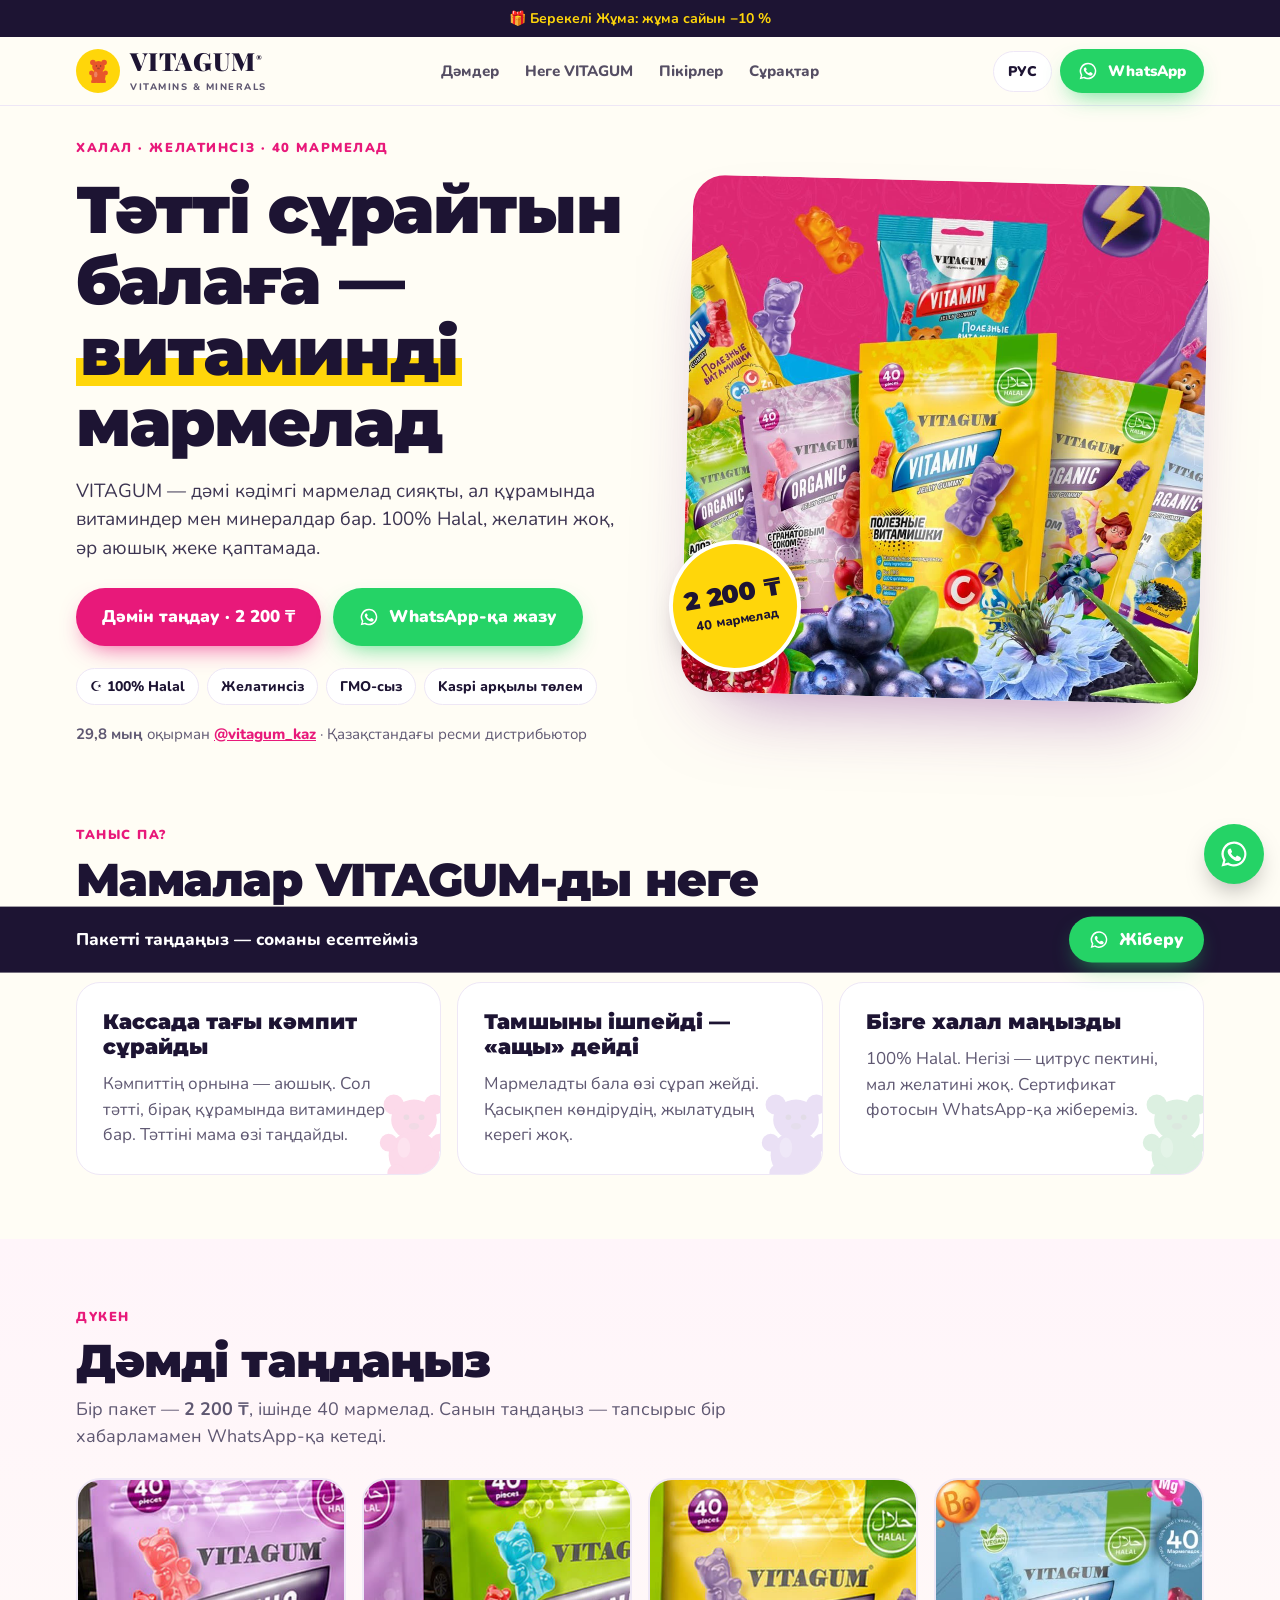
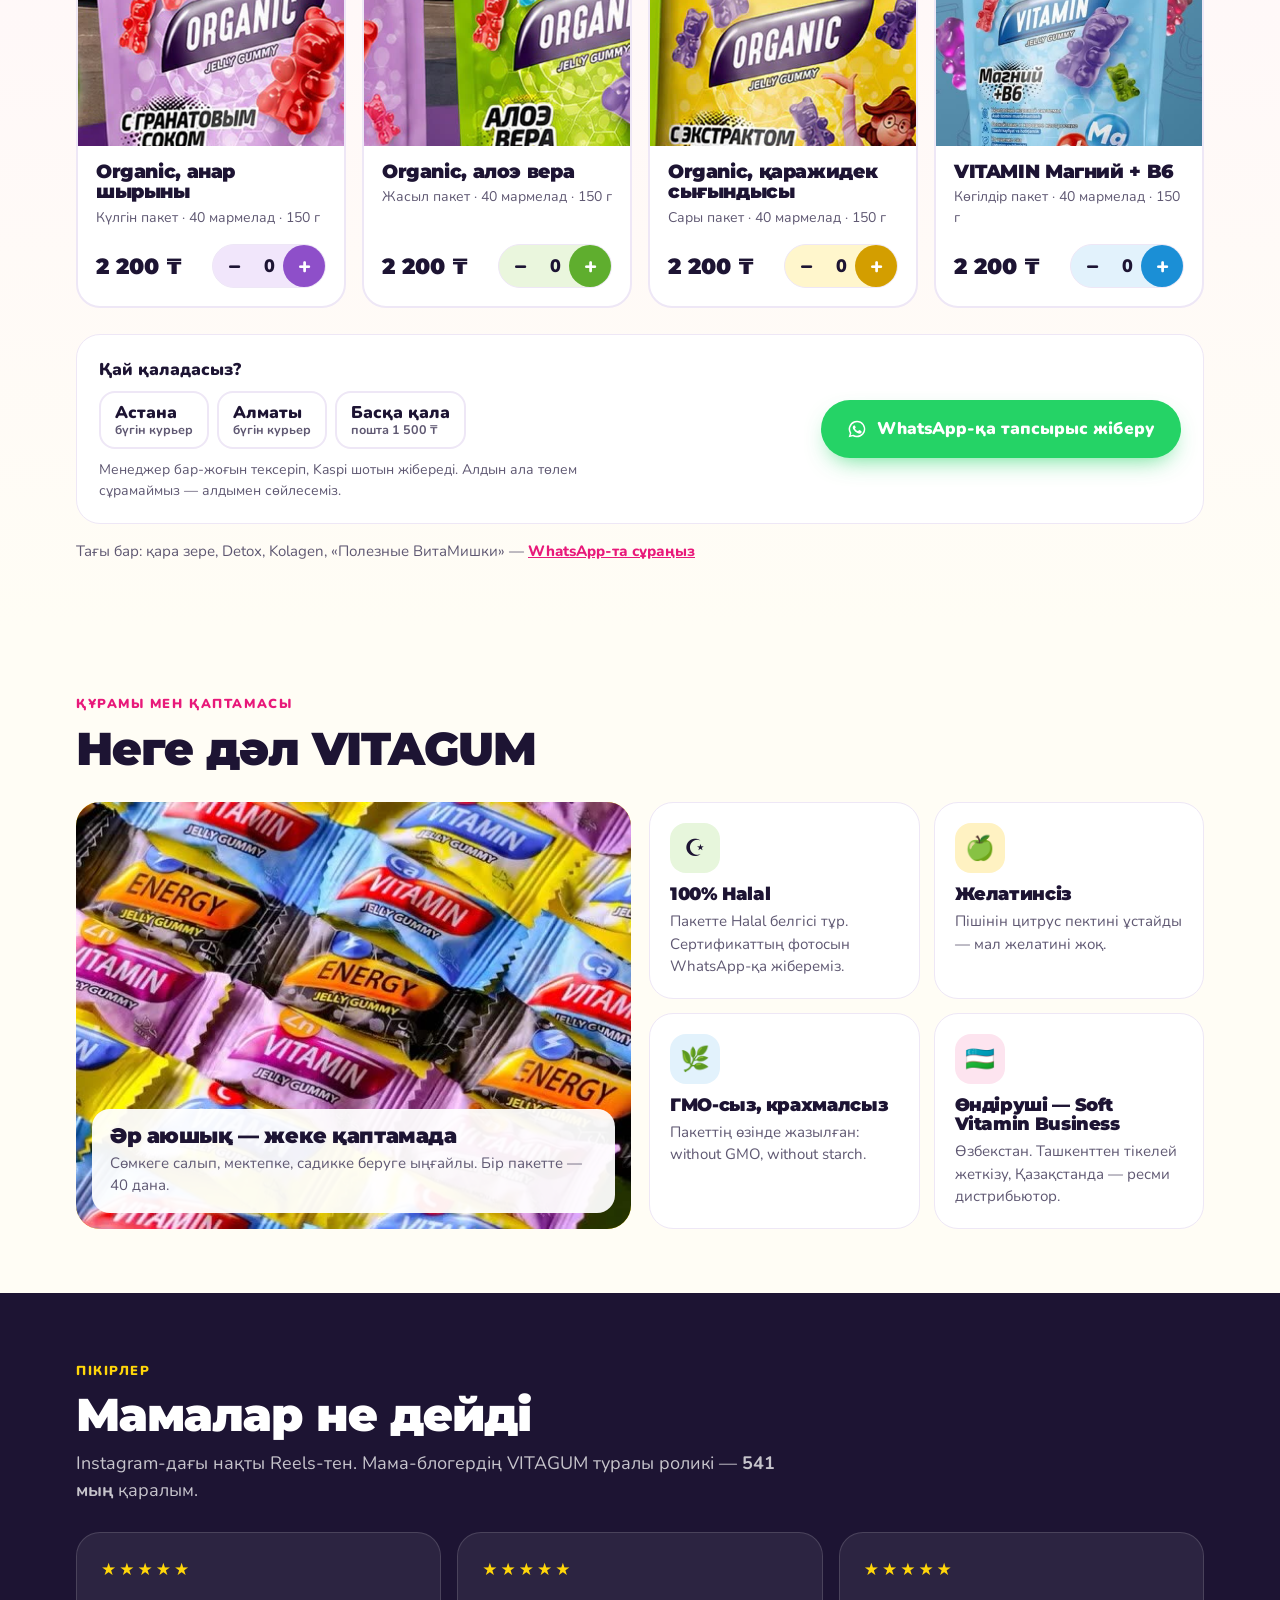
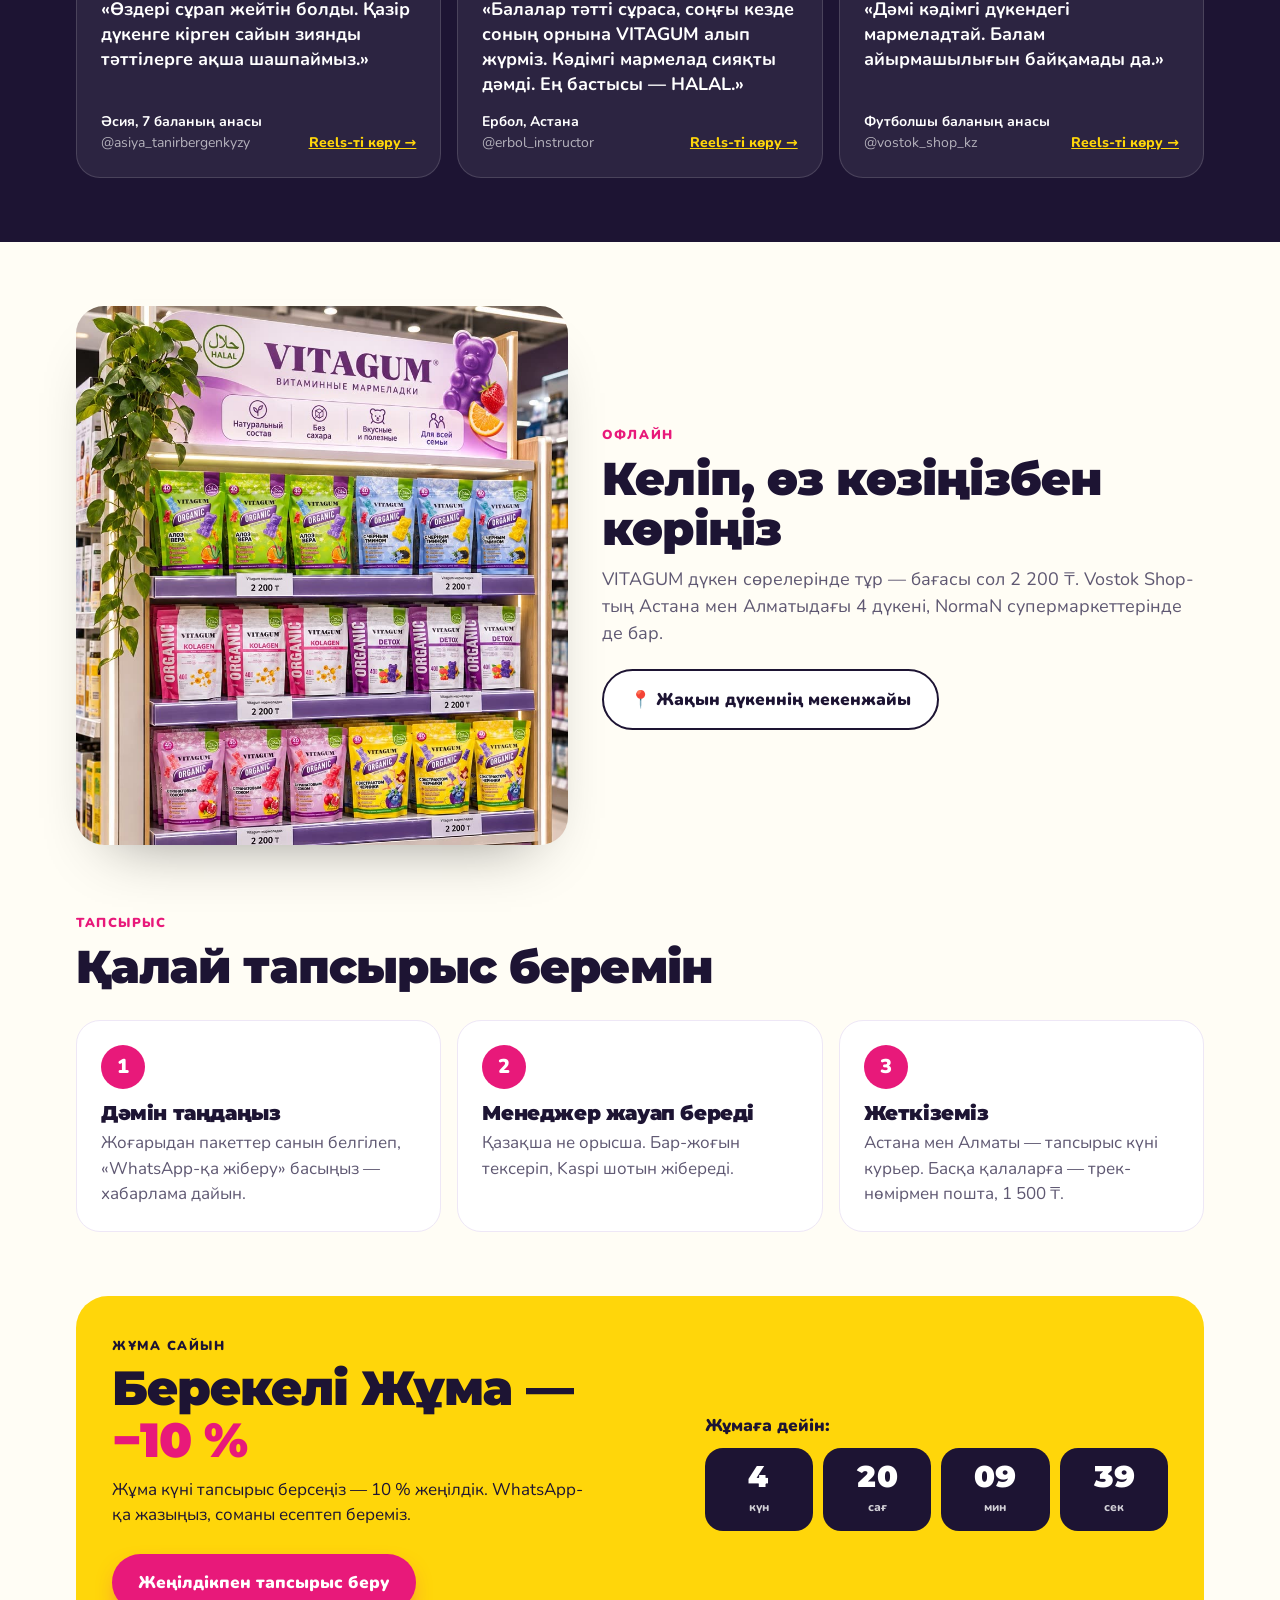
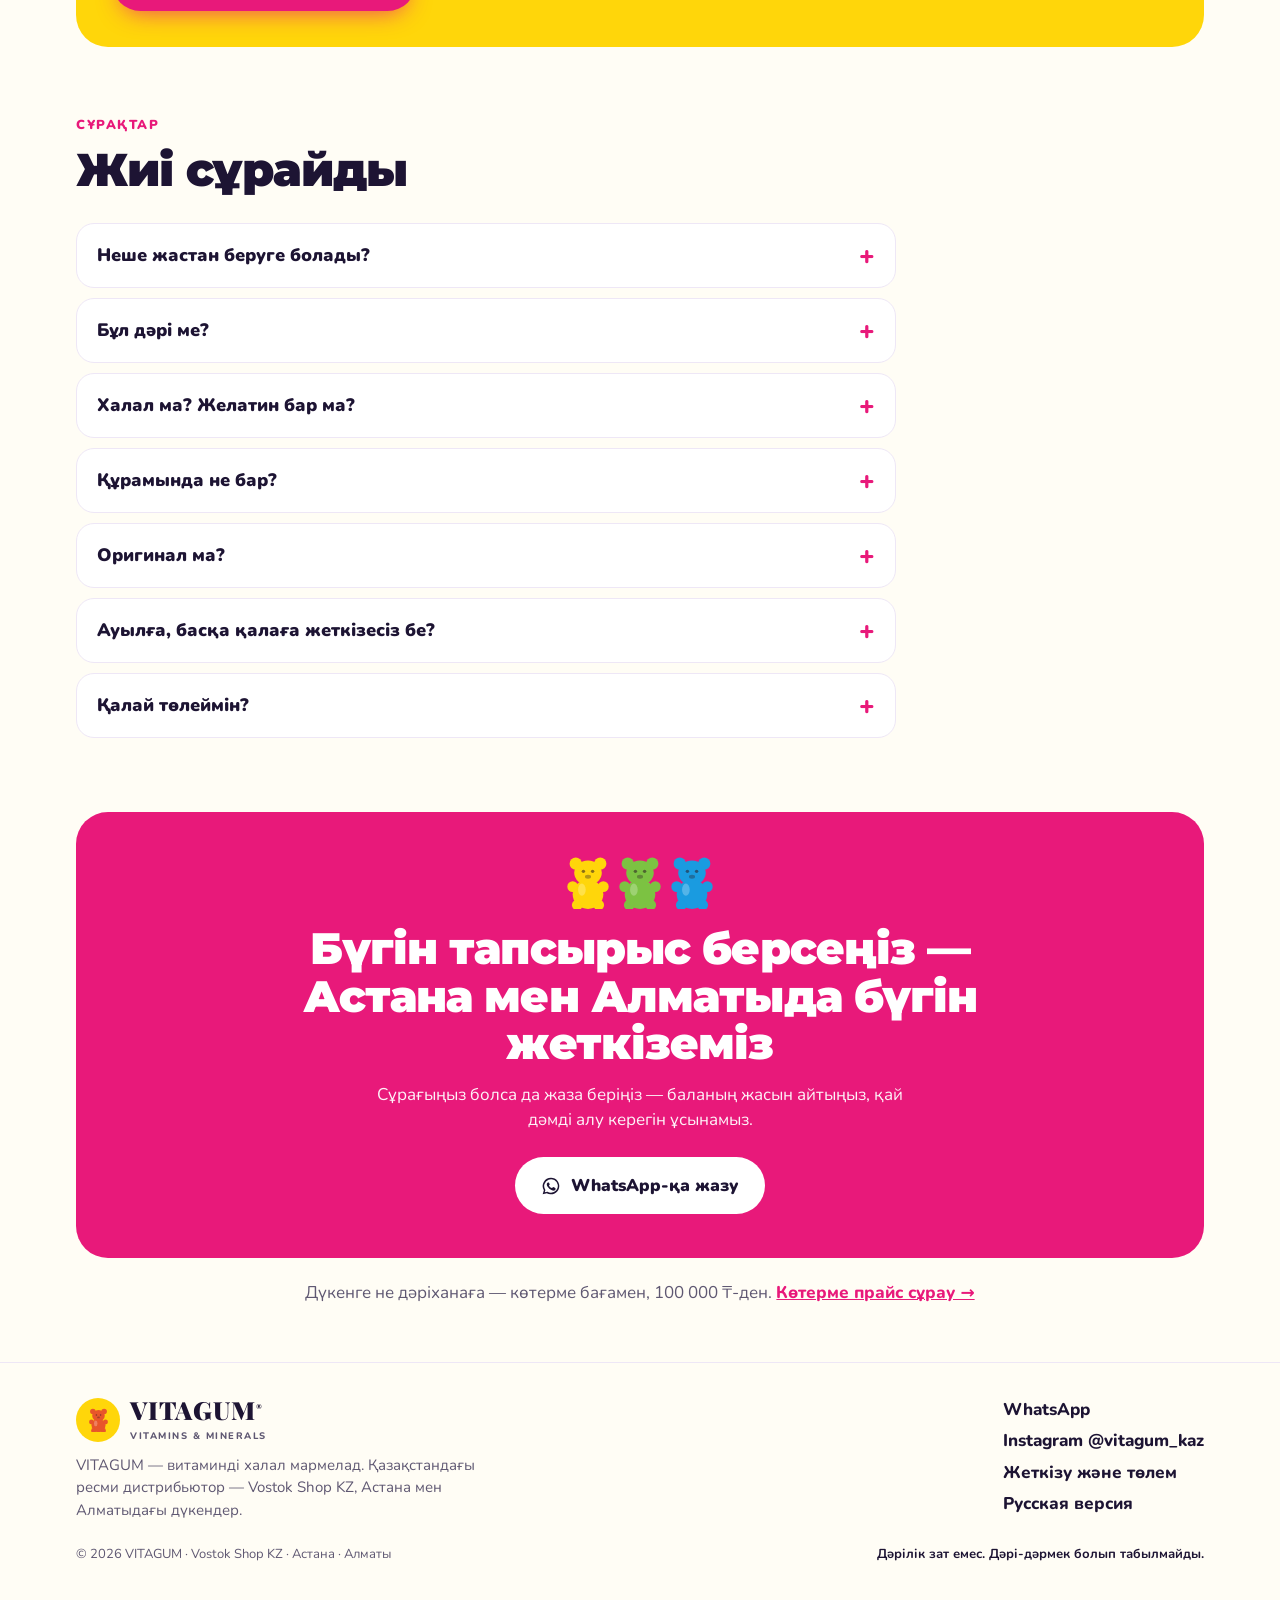
==== commit ed8ad78c: "WhatsApp для заявок: номера из Instagram @vitagum_kaz (Астана, Алматы) Co-Authored-By: Claude Opus 5" ====
--- a/index.html
+++ b/index.html
@@ -325,7 +325,7 @@
 <script src="assets/lp.js"></script>
 <!-- TODO (не показывать на сайте):
 - Цена Магний + B6 = 2 200 ₸ — со слов блогера, сверить с прайсом. Organic 2 200 ₸ — по ценникам на полке.
-- WhatsApp в VG_CONFIG (+7 705 815 13 77) отличается от номеров в постах @vitagum_kaz (Астана +7 700 772 23 89 / +7 700 250 65 29, Алматы +7 747 840 30 86) — подтвердить, куда вести заявки.
+- WhatsApp: Астана и другие города → +7 700 772 23 89, Алматы → +7 747 840 30 86 (номера из постов @vitagum_kaz, выбор Бакира 25.11.2026).
 - Возраст «с 2 лет» — по vitagum.tilda.ws; на flip.kz указано «от 3 лет» — сверить с этикеткой для РК.
 - Номер и орган халал-сертификата; реальные адреса 4 магазинов и NormaN.
 - Отзывы — цитаты из публичных Reels (коллаборации) — получить согласие авторов на размещение.
